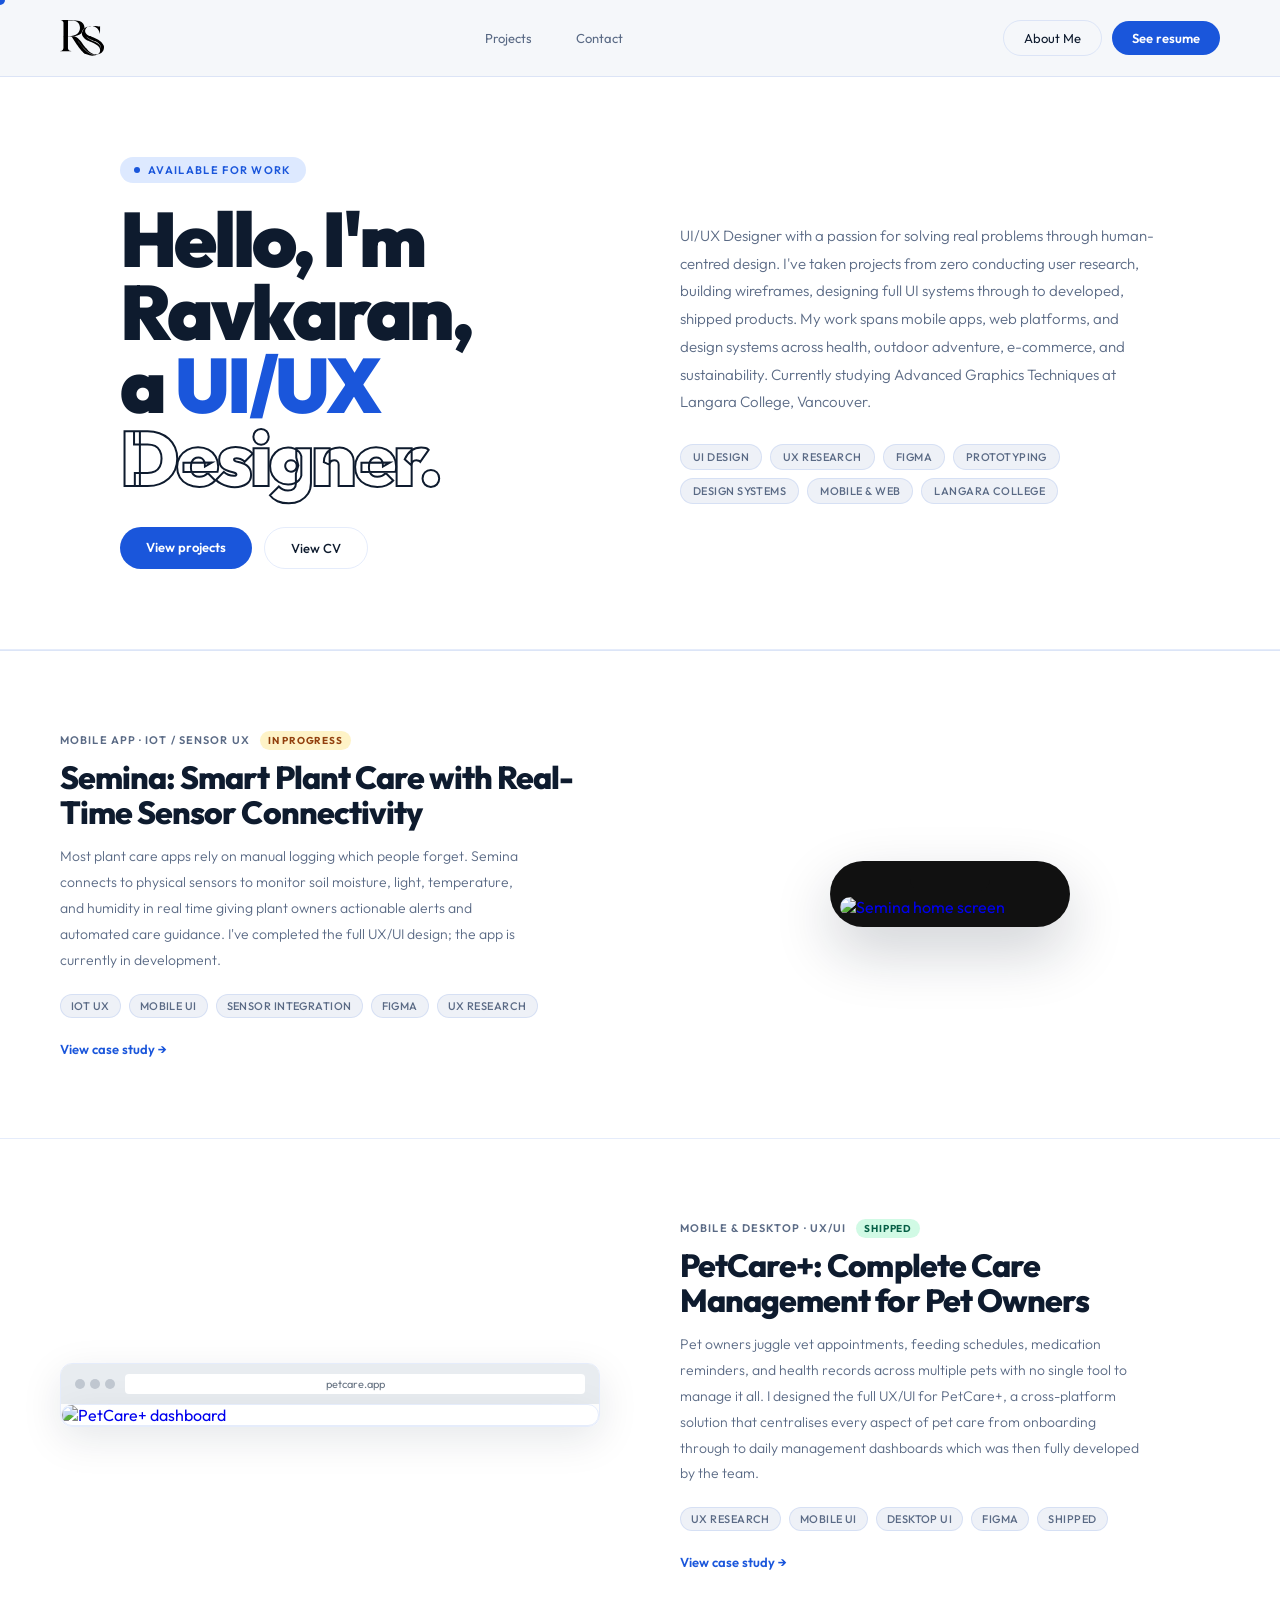
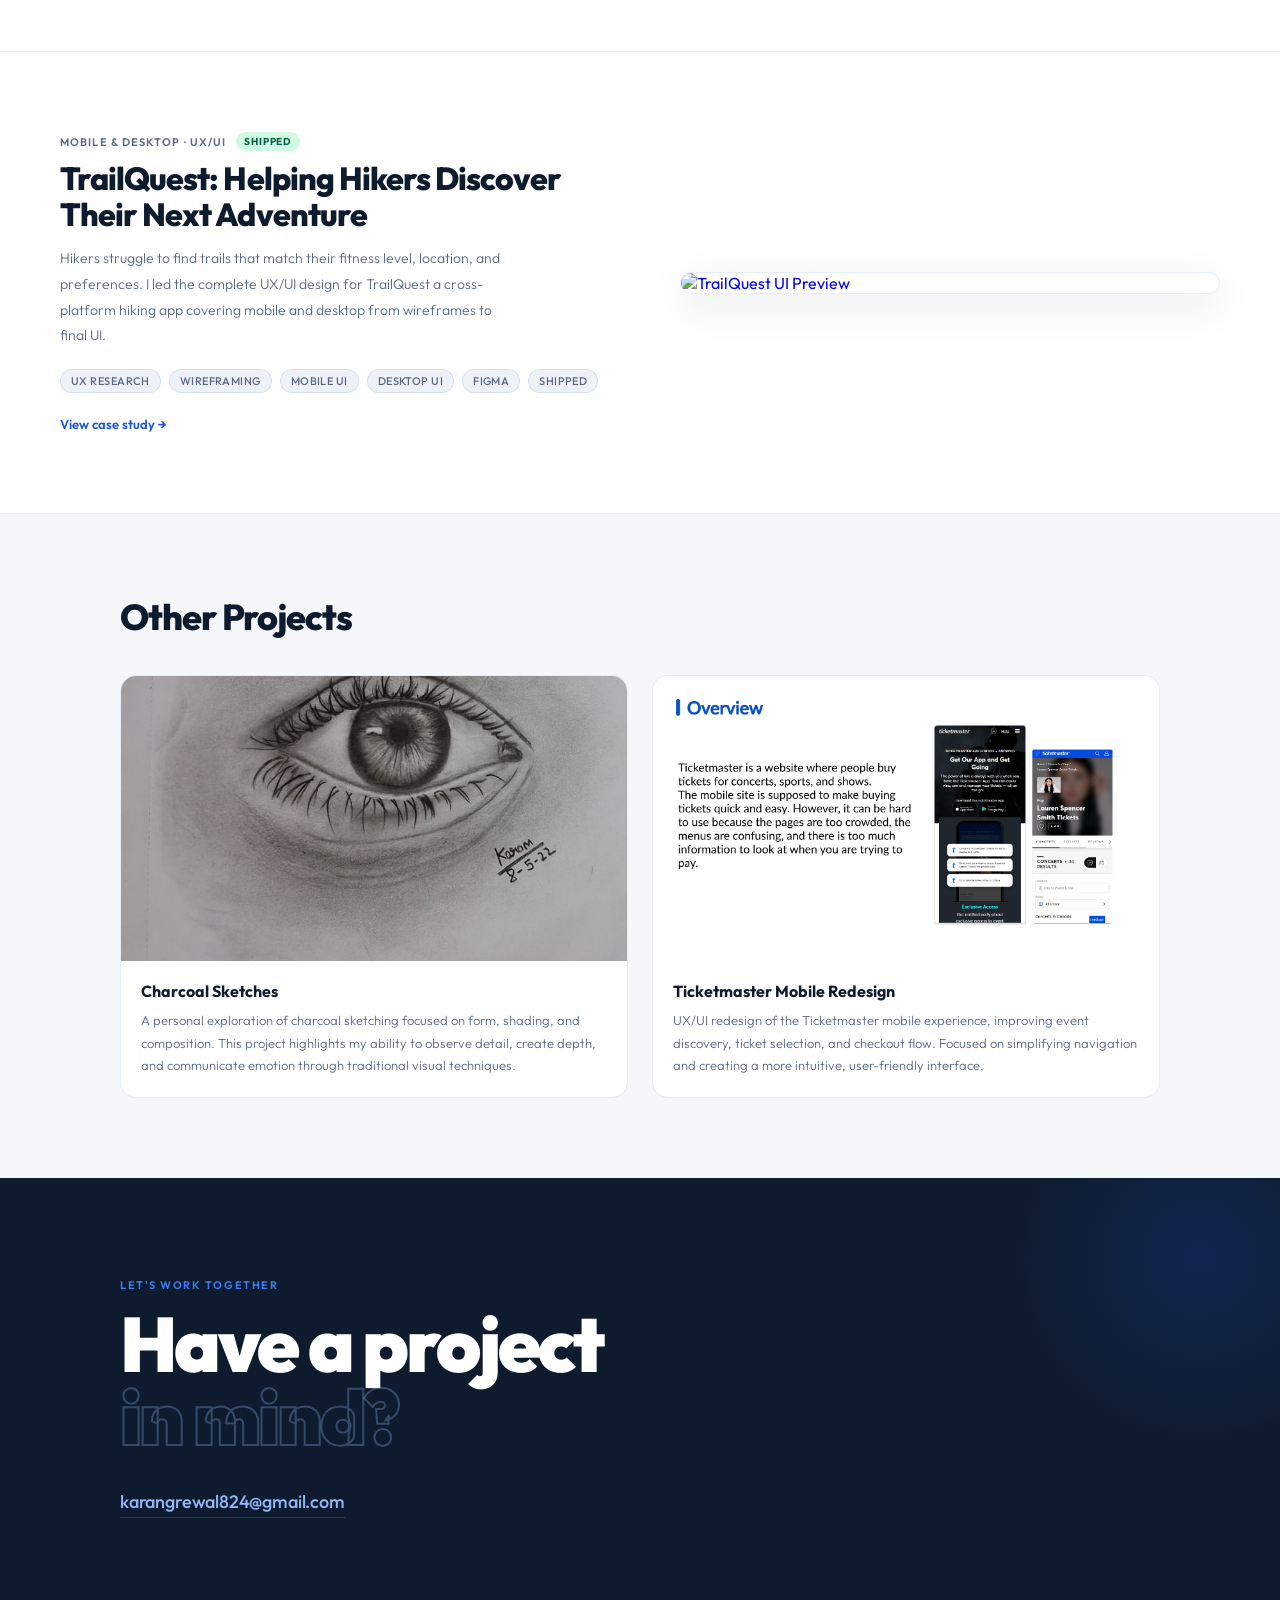
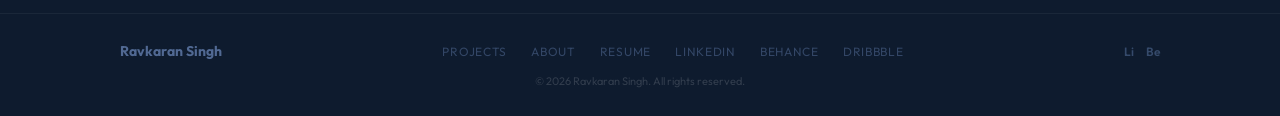
==== index.html @ 57a3a849 "Update index.html" ====
<!DOCTYPE html>
<html lang="en">
<head>
<meta charset="UTF-8" />
<meta name="viewport" content="width=device-width, initial-scale=1.0" />
<title>Ravkaran Singh — UI/UX Designer</title>
<link href="https://fonts.googleapis.com/css2?family=Outfit:wght@300;400;500;600;700;800;900&family=Figtree:ital,wght@0,300;0,400;0,500;1,300;1,400&display=swap" rel="stylesheet" />
<link rel="stylesheet" href="style.css">
</head>
<body class="page-index">
<div class="cursor" id="cursor"></div>

<nav>
  <div class="logo">
    <img src="images/logo.svg" alt="Ravkaran Logo">
  </div>
  <div class="nav-center">
    <a href="#work">Projects</a>
    <a href="about.html">Contact</a>
  </div>
  <div class="nav-right">
    <a href="about.html" class="nav-contact">About Me</a>
    <a href="Ravkaran_Singh_Resume.pdf" class="nav-resume">See resume</a>
  </div>
</nav>

<section style="background:var(--p-white);border-bottom:1px solid var(--p-border);">
  <div class="hero fade-up">
    <div class="hero-left">
      <div class="hero-tag">Available for work</div>
      <h1>Hello, I'm<br>Ravkaran,<br>a <span class="ac">UI/UX</span><br><span class="outline">Designer.</span></h1>
      <div class="hero-ctas">
        <a href="#work" class="btn-primary">View projects</a>
        <a href="Ravkaran_Singh_Resume.pdf" class="btn-secondary">View CV</a>
      </div>
    </div>
    <div class="hero-right">
      <p class="hero-bio">UI/UX Designer with a passion for solving real problems through human-centred design. I've taken projects from zero conducting user research, building wireframes, designing full UI systems through to developed, shipped products. My work spans mobile apps, web platforms, and design systems across health, outdoor adventure, e-commerce, and sustainability. Currently studying Advanced Graphics Techniques at Langara College, Vancouver.</p>
      <div class="hero-chips">
        <span class="chip">UI Design</span>
        <span class="chip">UX Research</span>
        <span class="chip">Figma</span>
        <span class="chip">Prototyping</span>
        <span class="chip">Design Systems</span>
        <span class="chip">Mobile &amp; Web</span>
        <span class="chip">Langara College</span>
      </div>
    </div>
  </div>
</section>

<!-- WORK -->
<div id="work">

<!-- 03 Semina -->
<a href="project-semina.html" class="case-study fade-up">
  <div class="case-text">
    <div class="case-category">Mobile App · IoT / Sensor UX <span class="case-badge badge-wip">In Progress</span></div>
    <h2 class="case-title">Semina: Smart Plant Care with Real-Time Sensor Connectivity</h2>
    <p class="case-desc">Most plant care apps rely on manual logging which people forget. Semina connects to physical sensors to monitor soil moisture, light, temperature, and humidity in real time giving plant owners actionable alerts and automated care guidance. I've completed the full UX/UI design; the app is currently in development.</p>
    <div class="case-tags">
      <span class="case-tag">IoT UX</span>
      <span class="case-tag">Mobile UI</span>
      <span class="case-tag">Sensor Integration</span>
      <span class="case-tag">Figma</span>
      <span class="case-tag">UX Research</span>
    </div>
    <span class="case-link">View case study →</span>
  </div>
  <div class="case-visual">
    <div class="phone-mockup">
      <div class="phone-notch"></div>
      <img src="images/Home Page.png" alt="Semina home screen" />
    </div>
  </div>
</a>

<!-- 02 PetCare+ -->
<a href="project-petcare.html" class="case-study reverse fade-up">
  <div class="case-text">
    <div class="case-category">Mobile &amp; Desktop · UX/UI <span class="case-badge badge-live">Shipped</span></div>
    <h2 class="case-title">PetCare+: Complete Care Management for Pet Owners</h2>
    <p class="case-desc">Pet owners juggle vet appointments, feeding schedules, medication reminders, and health records across multiple pets with no single tool to manage it all. I designed the full UX/UI for PetCare+, a cross-platform solution that centralises every aspect of pet care from onboarding through to daily management dashboards which was then fully developed by the team.</p>
    <div class="case-tags">
      <span class="case-tag">UX Research</span>
      <span class="case-tag">Mobile UI</span>
      <span class="case-tag">Desktop UI</span>
      <span class="case-tag">Figma</span>
      <span class="case-tag">Shipped</span>
    </div>
    <span class="case-link">View case study →</span>
  </div>
  <div class="case-visual">
    <div class="browser-mockup">
      <div class="browser-bar">
        <div class="browser-dots"><span></span><span></span><span></span></div>
        <div class="browser-url">petcare.app</div>
      </div>
      <img src="images/dashboard.png" alt="PetCare+ dashboard" />
    </div>
  </div>
</a>

<!-- 01 TrailQuest -->
<a href="project-trailquest.html" class="case-study fade-up">
  <div class="case-text">
    <div class="case-category">Mobile &amp; Desktop · UX/UI <span class="case-badge badge-live">Shipped</span></div>
    <h2 class="case-title">TrailQuest: Helping Hikers Discover Their Next Adventure</h2>
    <p class="case-desc">Hikers struggle to find trails that match their fitness level, location, and preferences. I led the complete UX/UI design for TrailQuest a cross-platform hiking app covering mobile and desktop from wireframes to final UI.</p>
    <div class="case-tags">
      <span class="case-tag">UX Research</span>
      <span class="case-tag">Wireframing</span>
      <span class="case-tag">Mobile UI</span>
      <span class="case-tag">Desktop UI</span>
      <span class="case-tag">Figma</span>
      <span class="case-tag">Shipped</span>
    </div>
    <span class="case-link">View case study →</span>
  </div>
  <div class="case-visual">
    <img src="image/trailquest2.png" alt="TrailQuest UI Preview">
  </div>
</a>

</div>

<div class="other-projects fade-up">
  <h2 class="other-title">Other Projects</h2>
  <div class="other-grid">
    <a href="charcoal.html" class="other-card">
      <div class="other-thumb">
        <img src="images/image1.jpeg" alt="Charcoal Sketches" />
      </div>
      <div class="other-body">
        <div class="other-card-title">Charcoal Sketches</div>
        <p class="other-card-desc">A personal exploration of charcoal sketching focused on form, shading, and composition. This project highlights my ability to observe detail, create depth, and communicate emotion through traditional visual techniques.</p>
      </div>
    </a>
    <a href="other projects/ticketmaster.html" class="other-card">
      <div class="other-thumb">
        <img src="images/mainpage.png" alt="Ticketmaster Redesign" />
      </div>
      <div class="other-body">
        <div class="other-card-title">Ticketmaster Mobile Redesign</div>
        <p class="other-card-desc">UX/UI redesign of the Ticketmaster mobile experience, improving event discovery, ticket selection, and checkout flow. Focused on simplifying navigation and creating a more intuitive, user-friendly interface.</p>
      </div>
    </a>
  </div>
</div>

<section class="contact-section" id="contact">
  <div class="contact-glow"></div>
  <div class="contact-inner">
    <div class="contact-label">Let's work together</div>
    <h2 class="contact-headline">Have a project<br><span class="outline">in mind?</span></h2>
    <a href="mailto:karangrewal824@gmail.com" class="contact-email">karangrewal824@gmail.com</a>
  </div>
</section>

<footer>
  <div class="footer-inner">
    <span class="footer-name">Ravkaran Singh</span>
    <div class="footer-links">
      <a href="#work">Projects</a>
      <a href="about.html">About</a>
      <a href="images/Ravkaran_Singh_Resume.pdf">Resume</a>
      <a href="https://linkedin.com/in/ravkaran-singh" target="_blank">LinkedIn</a>
      <a href="https://behance.net/ravkaran-singh" target="_blank">Behance</a>
      <a href="https://dribbble.com/ravkaran-singh" target="_blank">Dribbble</a>
    </div>
    <div class="footer-socials">
      <a href="https://linkedin.com/in/ravkaran-singh" title="LinkedIn">Li</a>
      <a href="https://behance.net/ravkaran-singh" title="Behance">Be</a>
    </div>
  </div>
  <p class="footer-copy">© 2026 Ravkaran Singh. All rights reserved.</p>
</footer>

<script>
const cursor = document.getElementById('cursor');
document.addEventListener('mousemove', e => { cursor.style.left=e.clientX+'px'; cursor.style.top=e.clientY+'px'; });
document.querySelectorAll('a,button').forEach(el => {
  el.addEventListener('mouseenter', () => cursor.classList.add('grow'));
  el.addEventListener('mouseleave', () => cursor.classList.remove('grow'));
});
const obs = new IntersectionObserver(entries => {
  entries.forEach(e => { if(e.isIntersecting) e.target.classList.add('visible'); });
}, {threshold:0.1});
document.querySelectorAll('.fade-up').forEach(el => obs.observe(el));
setTimeout(() => document.querySelector('.hero').classList.add('visible'), 100);
</script>
</body>
</html>
---- style.css ----
/* ============================================================
   RAVKARAN SINGH — PORTFOLIO
   Single unified stylesheet for all pages
   ============================================================ */

*, *::before, *::after { margin: 0; padding: 0; box-sizing: border-box; }

/* ── SHARED DESIGN TOKENS ── */
:root {
  /* Portfolio / index / about (blue-based) */
  --p-bg:          #f5f7fa;
  --p-bg-alt:      #eef1f7;
  --p-dark:        #0e1b2e;
  --p-blue:        #1a56db;
  --p-blue-soft:   #3b7ef8;
  --p-blue-pale:   #93b8f8;
  --p-blue-light:  #dde9ff;
  --p-white:       #ffffff;
  --p-black:       #0e1b2e;
  --p-muted:       #5a6a85;
  --p-border:      rgba(26,86,219,0.11);

  /* TrailQuest / shared green case study */
  --tq-bg:         #f2f6f2;
  --tq-bg-alt:     #e8f0e8;
  --tq-dark:       #0f2415;
  --tq-green:      #2d6a3f;
  --tq-green-soft: #4a9160;
  --tq-green-pale: #b8d9c0;
  --tq-green-light:#d8edd8;
  --tq-white:      #ffffff;
  --tq-black:      #0d1f10;
  --tq-muted:      #5a7a62;
  --tq-border:     rgba(45,106,63,0.13);

  /* Semina green */
  --s-bg:          #f4f8f2;
  --s-bg-alt:      #e8f2e4;
  --s-dark:        #0e1f0e;
  --s-green:       #266427;
  --s-green-soft:  #3d8c3e;
  --s-green-pale:  #a8d4a8;
  --s-green-light: #d4ead4;
  --s-muted:       #4a6e4a;
  --s-border:      rgba(38,100,39,0.13);

  /* PetCare+ teal */
  --pc-bg:         #f0f7f7;
  --pc-bg-alt:     #e2f0f0;
  --pc-dark:       #0d2b2b;
  --pc-teal:       #1e7a7a;
  --pc-teal-soft:  #3a9e9e;
  --pc-teal-pale:  #a8d8d8;
  --pc-teal-light: #d4eeee;
  --pc-muted:      #4a7070;
  --pc-border:     rgba(30,122,122,0.13);

  /* Charcoal ink */
  --ch-bg:         #f5f3f0;
  --ch-bg-alt:     #ece8e2;
  --ch-dark:       #111110;
  --ch-ink:        #2a2520;
  --ch-ink-soft:   #4a403a;
  --ch-ink-pale:   #c8b8a8;
  --ch-ink-light:  #e4dcd4;
  --ch-muted:      #6a5a50;
  --ch-border:     rgba(42,37,32,0.13);

  /* Ticketmaster blue-dark */
  --tm-bg:         #f4f4f8;
  --tm-bg-alt:     #eaeaf2;
  --tm-dark:       #06061a;
  --tm-blue:       #1a56db;
  --tm-blue-soft:  #3b6ef0;
  --tm-blue-pale:  #a8b8e8;
  --tm-blue-light: #d4dcf4;
  --tm-muted:      #4a4a70;
  --tm-border:     rgba(26,30,80,0.12);
}

html { scroll-behavior: smooth; }

/* ── CUSTOM CURSOR (shared) ── */
.cursor {
  width: 10px; height: 10px;
  border-radius: 50%;
  position: fixed; top: 0; left: 0;
  pointer-events: none; z-index: 9999;
  transform: translate(-50%,-50%);
  transition: width .2s, height .2s, background .2s;
}
.cursor.grow { width: 34px; height: 34px; }

/* ── FADE UP ANIMATION (shared) ── */
.fade-up {
  opacity: 0; transform: translateY(22px);
  transition: opacity .6s ease, transform .6s ease;
}
.fade-up.visible { opacity: 1; transform: translateY(0); }


/* ================================================================
   INDEX / HOME PAGE
   ================================================================ */
body.page-index {
  font-family: 'Outfit', sans-serif;
  background: var(--p-bg);
  color: var(--p-black);
  overflow-x: hidden;
  cursor: none;
}
body.page-index .cursor { background: var(--p-blue); }
body.page-index .cursor.grow { background: rgba(26,86,219,.12); }

body.page-index nav {
  position: sticky; top: 0; z-index: 100;
  display: flex; align-items: center; justify-content: space-between;
  padding: 20px 60px;
  background: rgba(245,247,250,.95);
  backdrop-filter: blur(14px);
  border-bottom: 1px solid var(--p-border);
}
body.page-index .logo {
  display: flex; align-items: center; text-decoration: none;
}
body.page-index .logo img { height: 36px; width: auto; display: block; }
body.page-index .nav-center {
  display: flex; gap: 4px; align-items: center;
}
body.page-index .nav-center a,
body.page-index .nav-right a {
  font-size: 13px; font-weight: 400; text-decoration: none;
  padding: 9px 20px; border-radius: 100px;
  color: var(--p-muted); transition: color .2s;
}
body.page-index .nav-center a:hover,
body.page-index .nav-right a:hover { color: var(--p-blue); }
body.page-index .nav-right { display: flex; gap: 10px; align-items: center; }
body.page-index .nav-contact {
  border: 1.5px solid var(--p-border);
  color: var(--p-black) !important;
}
body.page-index .nav-contact:hover { border-color: var(--p-blue) !important; color: var(--p-blue) !important; }
body.page-index .nav-resume {
  background: var(--p-blue); color: var(--p-white) !important;
  font-weight: 600 !important;
}
body.page-index .nav-resume:hover { background: var(--p-blue-soft); }

/* Hero */
body.page-index .hero {
  max-width: 1160px; margin: 0 auto;
  padding: 80px 60px;
  display: grid; grid-template-columns: 1fr 1fr;
  gap: 80px; align-items: center;
}
body.page-index .hero-tag {
  display: inline-flex; align-items: center; gap: 8px;
  font-size: 11px; font-weight: 600; letter-spacing: .12em; text-transform: uppercase;
  color: var(--p-blue); background: var(--p-blue-light);
  padding: 6px 14px; border-radius: 100px; margin-bottom: 20px;
}
body.page-index .hero-tag::before {
  content: ''; width: 6px; height: 6px; border-radius: 50%;
  background: var(--p-blue); animation: blink 2s ease-in-out infinite;
}
@keyframes blink { 0%,100%{opacity:1;} 50%{opacity:.2;} }

body.page-index h1 {
  font-family: 'Outfit', sans-serif; font-weight: 900;
  font-size: clamp(48px, 6vw, 84px);
  line-height: .95; letter-spacing: -.04em;
  color: var(--p-black); margin-bottom: 32px;
}
body.page-index h1 .ac { color: var(--p-blue); }
body.page-index h1 .outline {
  -webkit-text-stroke: 2px var(--p-black); color: transparent;
}
body.page-index .hero-ctas { display: flex; gap: 12px; }
body.page-index .btn-primary {
  display: inline-block; font-size: 13px; font-weight: 600;
  text-decoration: none; padding: 12px 26px; border-radius: 100px;
  background: var(--p-blue); color: var(--p-white); transition: all .2s;
}
body.page-index .btn-primary:hover { background: var(--p-blue-soft); transform: translateY(-2px); }
body.page-index .btn-secondary {
  display: inline-block; font-size: 13px; font-weight: 500;
  text-decoration: none; padding: 12px 26px; border-radius: 100px;
  border: 1.5px solid var(--p-border); color: var(--p-black); transition: all .2s;
}
body.page-index .btn-secondary:hover { border-color: var(--p-blue); color: var(--p-blue); }

body.page-index .hero-bio {
  font-size: 15px; font-weight: 300; line-height: 1.85;
  color: var(--p-muted); margin-bottom: 28px;
}
body.page-index .hero-chips { display: flex; flex-wrap: wrap; gap: 8px; }
body.page-index .chip {
  font-size: 11px; font-weight: 500; letter-spacing: .04em; text-transform: uppercase;
  padding: 5px 12px; border-radius: 100px;
  background: var(--p-bg-alt); border: 1px solid var(--p-border); color: var(--p-muted);
}

/* Work / Case Studies */
body.page-index #work { border-top: 1px solid var(--p-border); }
body.page-index .case-study {
  display: grid; grid-template-columns: 1fr 1fr;
  gap: 80px; align-items: center;
  padding: 80px 60px;
  border-bottom: 1px solid var(--p-border);
  text-decoration: none;
  background: var(--p-white);
  transition: background .2s;
}
body.page-index .case-study:hover { background: var(--p-bg); }
body.page-index .case-study.reverse { direction: rtl; }
body.page-index .case-study.reverse > * { direction: ltr; }

body.page-index .case-category {
  font-size: 11px; font-weight: 600; letter-spacing: .1em; text-transform: uppercase;
  color: var(--p-muted); margin-bottom: 10px;
  display: flex; align-items: center; gap: 10px;
}
body.page-index .case-badge {
  display: inline-block; font-size: 10px; font-weight: 700;
  letter-spacing: .08em; text-transform: uppercase;
  padding: 3px 8px; border-radius: 100px;
}
body.page-index .badge-live { background: #d1fae5; color: #065f46; }
body.page-index .badge-wip  { background: #fef3c7; color: #92400e; }

body.page-index .case-title {
  font-family: 'Outfit', sans-serif; font-weight: 800;
  font-size: clamp(22px, 2.5vw, 34px); letter-spacing: -.03em; line-height: 1.1;
  color: var(--p-black); margin-bottom: 14px;
}
body.page-index .case-desc {
  font-size: 14px; font-weight: 300; line-height: 1.85;
  color: var(--p-muted); margin-bottom: 20px; max-width: 460px;
}
body.page-index .case-tags { display: flex; flex-wrap: wrap; gap: 8px; margin-bottom: 20px; }
body.page-index .case-tag {
  font-size: 11px; font-weight: 500; letter-spacing: .04em; text-transform: uppercase;
  padding: 4px 10px; border-radius: 100px;
  background: var(--p-bg-alt); border: 1px solid var(--p-border); color: var(--p-muted);
}
body.page-index .case-link {
  font-size: 13px; font-weight: 600; color: var(--p-blue);
}

body.page-index .case-visual img {
  width: 100%; height: auto; display: block;
  border-radius: 12px;
  box-shadow: 0 12px 40px rgba(14,27,46,.1);
  border: 1px solid var(--p-border);
}

/* Phone mockup */
body.page-index .phone-mockup {
  position: relative; width: 240px; margin: 0 auto;
  background: #111; border-radius: 36px; padding: 10px;
  box-shadow: 0 24px 60px rgba(14,27,46,.2);
}
body.page-index .phone-notch {
  width: 80px; height: 20px; background: #111;
  border-radius: 0 0 12px 12px; margin: 0 auto 6px;
}
body.page-index .phone-mockup img {
  width: 100%; border-radius: 28px;
  display: block; box-shadow: none; border: none;
}

/* Browser mockup */
body.page-index .browser-mockup {
  border-radius: 12px; overflow: hidden;
  border: 1px solid var(--p-border);
  box-shadow: 0 12px 40px rgba(14,27,46,.1);
}
body.page-index .browser-bar {
  background: #e8ecf0; padding: 10px 14px;
  display: flex; align-items: center; gap: 10px;
}
body.page-index .browser-dots { display: flex; gap: 5px; }
body.page-index .browser-dots span {
  width: 10px; height: 10px; border-radius: 50%;
  background: #c0c7d0;
}
body.page-index .browser-url {
  font-size: 11px; color: #6a7685;
  background: #fff; padding: 3px 12px; border-radius: 4px; flex: 1; text-align: center;
}
body.page-index .browser-mockup img { display: block; width: 100%; }

/* Other Projects */
body.page-index .other-projects {
  max-width: 1160px; margin: 0 auto; padding: 80px 60px;
}
body.page-index .other-title {
  font-family: 'Outfit', sans-serif; font-weight: 800;
  font-size: clamp(24px, 3vw, 36px); letter-spacing: -.03em;
  color: var(--p-black); margin-bottom: 36px;
}
body.page-index .other-grid {
  display: grid; grid-template-columns: 1fr 1fr; gap: 24px;
}
body.page-index .other-card {
  text-decoration: none; border-radius: 16px; overflow: hidden;
  border: 1px solid var(--p-border); background: var(--p-white);
  transition: transform .2s, box-shadow .2s;
}
body.page-index .other-card:hover { transform: translateY(-4px); box-shadow: 0 12px 40px rgba(14,27,46,.08); }
body.page-index .other-thumb { overflow: hidden; aspect-ratio: 16/9; }
body.page-index .other-thumb img { width: 100%; height: 100%; object-fit: cover; transition: transform .3s; display: block; }
body.page-index .other-card:hover .other-thumb img { transform: scale(1.04); }
body.page-index .other-body { padding: 20px; }
body.page-index .other-card-title {
  font-family: 'Outfit', sans-serif; font-weight: 700; font-size: 16px;
  color: var(--p-black); margin-bottom: 8px;
}
body.page-index .other-card-desc {
  font-size: 13px; font-weight: 300; line-height: 1.75; color: var(--p-muted);
}

/* Contact section */
body.page-index .contact-section {
  background: var(--p-dark);
  padding: 100px 60px; position: relative; overflow: hidden;
}
body.page-index .contact-glow {
  position: absolute; top: -120px; right: -120px;
  width: 400px; height: 400px; border-radius: 50%;
  background: radial-gradient(circle, rgba(26,86,219,.2) 0%, transparent 65%);
  pointer-events: none;
}
body.page-index .contact-inner { max-width: 1040px; margin: 0 auto; position: relative; z-index: 1; }
body.page-index .contact-label {
  font-size: 11px; font-weight: 600; letter-spacing: .14em; text-transform: uppercase;
  color: var(--p-blue-soft); margin-bottom: 16px;
}
body.page-index .contact-headline {
  font-family: 'Outfit', sans-serif; font-weight: 900;
  font-size: clamp(36px, 6vw, 80px); line-height: .95; letter-spacing: -.04em;
  color: var(--p-white); margin-bottom: 36px;
}
body.page-index .contact-headline .outline {
  -webkit-text-stroke: 2px rgba(147,184,248,.3); color: transparent;
}
body.page-index .contact-email {
  font-family: 'Outfit', sans-serif; font-size: 18px; font-weight: 500;
  color: var(--p-blue-pale); text-decoration: none; letter-spacing: -.01em;
  border-bottom: 1px solid rgba(147,184,248,.2); padding-bottom: 4px;
  transition: color .2s, border-color .2s;
}
body.page-index .contact-email:hover { color: var(--p-white); border-color: var(--p-white); }

/* Footer */
body.page-index footer {
  background: var(--p-dark); border-top: 1px solid rgba(255,255,255,.05);
  padding: 28px 60px;
}
body.page-index .footer-inner {
  display: flex; align-items: center; justify-content: space-between;
  max-width: 1040px; margin: 0 auto;
}
body.page-index .footer-name {
  font-family: 'Outfit', sans-serif; font-size: 14px; font-weight: 700;
  color: rgba(147,184,248,.5);
}
body.page-index .footer-links { display: flex; gap: 24px; }
body.page-index .footer-links a {
  font-size: 12px; letter-spacing: .06em; text-transform: uppercase;
  color: rgba(147,184,248,.28); text-decoration: none; transition: color .2s;
}
body.page-index .footer-links a:hover { color: var(--p-blue-soft); }
body.page-index .footer-socials { display: flex; gap: 12px; }
body.page-index .footer-socials a {
  font-size: 12px; font-weight: 600; color: rgba(147,184,248,.3);
  text-decoration: none; transition: color .2s;
}
body.page-index .footer-socials a:hover { color: var(--p-blue-soft); }
body.page-index .footer-copy {
  font-size: 11px; color: rgba(255,255,255,.15);
  margin-top: 14px; text-align: center;
}

@media (max-width: 860px) {
  body.page-index nav { padding: 18px 24px; }
  body.page-index .hero { grid-template-columns: 1fr; gap: 40px; padding: 52px 24px; }
  body.page-index .case-study { grid-template-columns: 1fr; gap: 32px; padding: 52px 24px; }
  body.page-index .case-study.reverse { direction: ltr; }
  body.page-index .other-projects { padding: 52px 24px; }
  body.page-index .other-grid { grid-template-columns: 1fr; }
  body.page-index .contact-section { padding: 60px 24px; }
  body.page-index footer { padding: 24px; }
  body.page-index .footer-inner { flex-direction: column; gap: 20px; text-align: center; }
}


/* ================================================================
   ABOUT PAGE
   ================================================================ */
body.page-about {
  font-family: 'Outfit', sans-serif;
  background: var(--p-bg);
  color: var(--p-black);
  overflow-x: hidden;
  cursor: none;
}
body.page-about .cursor { background: var(--p-blue); }
body.page-about .cursor.grow { background: rgba(26,86,219,.12); }

body.page-about nav {
  position: sticky; top: 0; z-index: 100;
  display: flex; align-items: center; justify-content: space-between;
  padding: 20px 60px;
  background: rgba(245,247,250,.95);
  backdrop-filter: blur(14px);
  border-bottom: 1px solid var(--p-border);
}
body.page-about .logo {
  font-family: 'Outfit', sans-serif;
  font-weight: 800; font-size: 17px; color: var(--p-black);
  text-decoration: none; letter-spacing: -.3px;
}
body.page-about .logo span { color: var(--p-blue); }
body.page-about .nav-right { display: flex; gap: 10px; align-items: center; }
body.page-about .nav-right a {
  font-size: 13px; font-weight: 400; text-decoration: none;
  padding: 9px 20px; border-radius: 100px;
  color: var(--p-muted); transition: color .2s;
}
body.page-about .nav-right a:hover { color: var(--p-blue); }
body.page-about .nav-back {
  border: 1.5px solid var(--p-border);
  color: var(--p-black) !important; font-weight: 500 !important;
}
body.page-about .nav-back:hover { border-color: var(--p-blue) !important; color: var(--p-blue) !important; }

body.page-about .about-hero {
  background: var(--p-dark); padding: 80px 60px 72px;
  position: relative; overflow: hidden;
}
body.page-about .about-glow {
  position: absolute; top: -140px; right: -140px;
  width: 480px; height: 480px; border-radius: 50%;
  background: radial-gradient(circle, rgba(26,86,219,.22) 0%, transparent 65%);
  pointer-events: none;
}
body.page-about .about-glow2 {
  position: absolute; bottom: -80px; left: -80px;
  width: 320px; height: 320px; border-radius: 50%;
  background: radial-gradient(circle, rgba(59,126,248,.1) 0%, transparent 65%);
  pointer-events: none;
}
body.page-about .about-hero-inner {
  max-width: 1040px; margin: 0 auto;
  display: grid; grid-template-columns: 1fr 340px;
  gap: 80px; align-items: center; position: relative; z-index: 1;
}
body.page-about .about-label {
  font-size: 11px; font-weight: 600; letter-spacing: .14em; text-transform: uppercase;
  color: var(--p-blue-soft); margin-bottom: 16px;
}
body.page-about .about-hero h1 {
  font-family: 'Outfit', sans-serif; font-weight: 900;
  font-size: clamp(42px, 6vw, 80px);
  line-height: .95; letter-spacing: -.04em;
  color: var(--p-white); margin-bottom: 28px;
}
body.page-about .about-hero h1 .outline {
  -webkit-text-stroke: 2px rgba(147,184,248,.35); color: transparent;
}
body.page-about .about-hero-bio {
  font-size: 16px; font-weight: 300; line-height: 1.85;
  color: rgba(147,184,248,.65); max-width: 520px;
}
body.page-about .about-photo-wrap {
  width: 100%; aspect-ratio: 3/4; border-radius: 20px; overflow: hidden;
  box-shadow: 0 24px 64px rgba(0,0,0,.35);
  display: flex; align-items: center; justify-content: center; flex-direction: column; gap: 12px;
}
body.page-about .about-photo-wrap img { width: 100%; height: 100%; object-fit: cover; object-position: top; display: block; }
body.page-about .photo-placeholder { font-size: 48px; opacity: .4; }
body.page-about .photo-placeholder-text { font-size: 11px; letter-spacing: .1em; text-transform: uppercase; }

body.page-about .about-body { max-width: 1040px; margin: 0 auto; padding: 80px 60px; }

body.page-about .sec-label {
  font-size: 11px; font-weight: 600; letter-spacing: .14em; text-transform: uppercase;
  color: var(--p-blue); margin-bottom: 10px;
}
body.page-about .sec-title {
  font-family: 'Outfit', sans-serif; font-weight: 800;
  font-size: clamp(24px, 3vw, 36px); letter-spacing: -.03em; line-height: 1.1;
  color: var(--p-black); margin-bottom: 18px;
}
body.page-about .sec-body {
  font-size: 15px; font-weight: 300; line-height: 1.9;
  color: var(--p-muted); max-width: 680px;
}
body.page-about .sec-body + .sec-body { margin-top: 14px; }
body.page-about hr.div { border: none; border-top: 1px solid var(--p-border); margin: 60px 0; }

body.page-about .edu-grid { display: grid; grid-template-columns: 1fr 1fr; gap: 20px; margin-top: 32px; }
body.page-about .edu-card { border: 1px solid var(--p-border); border-radius: 16px; padding: 28px 28px 24px; }
body.page-about .edu-badge {
  display: inline-block; font-size: 10px; font-weight: 600;
  letter-spacing: .1em; text-transform: uppercase;
  padding: 4px 10px; border-radius: 100px;
  background: var(--p-blue-light); color: var(--p-blue); margin-bottom: 14px;
}
body.page-about .edu-school {
  font-family: 'Outfit', sans-serif; font-weight: 800; font-size: 17px;
  color: var(--p-black); margin-bottom: 4px; letter-spacing: -.02em;
}
body.page-about .edu-degree { font-size: 13px; font-weight: 400; color: var(--p-muted); margin-bottom: 12px; }
body.page-about .edu-year { font-size: 12px; font-weight: 600; color: var(--p-blue-soft); letter-spacing: .06em; }

body.page-about .tools-grid {
  display: grid; grid-template-columns: repeat(4,1fr); gap: 28px 20px; margin-top: 32px;
}
body.page-about .tool-card {
  display: flex; flex-direction: column; align-items: flex-start;
  gap: 8px; text-decoration: none; color: inherit; transition: opacity .2s;
}
body.page-about .tool-card:hover { opacity: .65; }
body.page-about .tool-card img { width: 36px; height: 36px; display: block; object-fit: contain; }
body.page-about .tool-name { font-family: 'Outfit', sans-serif; font-weight: 700; font-size: 13px; color: var(--p-black); margin: 0; line-height: 1.2; }
body.page-about .tool-desc { font-size: 11px; font-weight: 300; color: var(--p-muted); line-height: 1.5; margin: 0; }

body.page-about .projects-snap { display: grid; grid-template-columns: repeat(3,1fr); gap: 16px; margin-top: 32px; }
body.page-about .snap-card {
  background: var(--p-dark); border-radius: 14px; padding: 24px;
  text-decoration: none; transition: transform .2s;
  border: 1px solid rgba(255,255,255,.05);
}
body.page-about .snap-card:hover { transform: translateY(-4px); }
body.page-about .snap-tag { font-size: 10px; font-weight: 600; letter-spacing: .1em; text-transform: uppercase; color: var(--p-blue-soft); margin-bottom: 10px; }
body.page-about .snap-name { font-family: 'Outfit', sans-serif; font-weight: 800; font-size: 18px; color: var(--p-white); letter-spacing: -.02em; margin-bottom: 8px; }
body.page-about .snap-desc { font-size: 12px; font-weight: 300; line-height: 1.6; color: rgba(147,184,248,.45); }

body.page-about .connect-section {
  background: var(--p-dark); padding: 80px 60px; position: relative; overflow: hidden;
}
body.page-about .connect-glow {
  position: absolute; top: -120px; right: -120px;
  width: 400px; height: 400px; border-radius: 50%;
  background: radial-gradient(circle, rgba(26,86,219,.2) 0%, transparent 65%);
  pointer-events: none;
}
body.page-about .connect-inner { max-width: 1040px; margin: 0 auto; position: relative; z-index: 1; }
body.page-about .connect-label { font-size: 11px; font-weight: 600; letter-spacing: .14em; text-transform: uppercase; color: var(--p-blue-soft); margin-bottom: 16px; }
body.page-about .connect-headline {
  font-family: 'Outfit', sans-serif; font-weight: 900;
  font-size: clamp(32px, 5vw, 64px); line-height: .95; letter-spacing: -.04em;
  color: var(--p-white); margin-bottom: 48px;
}
body.page-about .connect-headline .outline { -webkit-text-stroke: 2px rgba(147,184,248,.3); color: transparent; }
body.page-about .connect-links { display: flex; gap: 16px; flex-wrap: wrap; align-items: center; }
body.page-about .connect-btn {
  display: inline-flex; align-items: center; gap: 8px;
  font-size: 14px; font-weight: 600; text-decoration: none;
  padding: 14px 28px; border-radius: 100px; transition: all .2s;
}
body.page-about .connect-btn-primary { background: var(--p-blue); color: var(--p-white); }
body.page-about .connect-btn-primary:hover { background: var(--p-blue-soft); transform: translateY(-2px); }
body.page-about .connect-btn-secondary { background: transparent; color: rgba(147,184,248,.7); border: 1.5px solid rgba(147,184,248,.2); }
body.page-about .connect-btn-secondary:hover { border-color: var(--p-blue-soft); color: var(--p-blue-soft); }

body.page-about footer { background: var(--p-dark); border-top: 1px solid rgba(255,255,255,.05); padding: 28px 60px; }
body.page-about .ft-inner { display: flex; align-items: center; justify-content: space-between; max-width: 1040px; margin: 0 auto; }
body.page-about .ft-name { font-family: 'Outfit', sans-serif; font-size: 14px; font-weight: 700; color: rgba(147,184,248,.5); }
body.page-about .ft-links { display: flex; gap: 24px; }
body.page-about .ft-links a { font-size: 12px; letter-spacing: .06em; text-transform: uppercase; color: rgba(147,184,248,.28); text-decoration: none; transition: color .2s; }
body.page-about .ft-links a:hover { color: var(--p-blue-soft); }
body.page-about .ft-copy { font-size: 11px; color: rgba(255,255,255,.15); margin-top: 14px; text-align: center; }

@media (max-width: 860px) {
  body.page-about nav { padding: 18px 24px; }
  body.page-about .about-hero { padding: 52px 24px 52px; }
  body.page-about .about-hero-inner { grid-template-columns: 1fr; gap: 40px; }
  body.page-about .about-photo-wrap { max-width: 240px; margin: 0 auto; }
  body.page-about .about-body { padding: 52px 24px; }
  body.page-about .edu-grid { grid-template-columns: 1fr; }
  body.page-about .tools-grid { grid-template-columns: repeat(2,1fr); }
  body.page-about .projects-snap { grid-template-columns: 1fr; }
  body.page-about .connect-section { padding: 52px 24px; }
  body.page-about footer { padding: 24px; }
  body.page-about .ft-inner { flex-direction: column; gap: 20px; text-align: center; }
}


/* ================================================================
   SHARED CASE STUDY STYLES (used by trailquest, petcare, semina, charcoal, ticketmaster)
   Each page overrides the CSS variables via body class
   ================================================================ */

/* Variable bridge — each page sets these */
body.page-trailquest {
  --cs-bg: var(--tq-bg); --cs-bg-alt: var(--tq-bg-alt); --cs-dark: var(--tq-dark);
  --cs-accent: var(--tq-green); --cs-accent-soft: var(--tq-green-soft);
  --cs-accent-pale: var(--tq-green-pale); --cs-accent-light: var(--tq-green-light);
  --cs-white: var(--tq-white); --cs-black: var(--tq-black);
  --cs-muted: var(--tq-muted); --cs-border: var(--tq-border);
  font-family: 'Montserrat', sans-serif;
}
body.page-semina {
  --cs-bg: var(--s-bg); --cs-bg-alt: var(--s-bg-alt); --cs-dark: var(--s-dark);
  --cs-accent: var(--s-green); --cs-accent-soft: var(--s-green-soft);
  --cs-accent-pale: var(--s-green-pale); --cs-accent-light: var(--s-green-light);
  --cs-white: var(--s-white, #fff); --cs-black: var(--s-black, #111f11);
  --cs-muted: var(--s-muted); --cs-border: var(--s-border);
  font-family: 'Lato', sans-serif;
}
body.page-petcare {
  --cs-bg: var(--pc-bg); --cs-bg-alt: var(--pc-bg-alt); --cs-dark: var(--pc-dark);
  --cs-accent: var(--pc-teal); --cs-accent-soft: var(--pc-teal-soft);
  --cs-accent-pale: var(--pc-teal-pale); --cs-accent-light: var(--pc-teal-light);
  --cs-white: #fff; --cs-black: #0d1f1f;
  --cs-muted: var(--pc-muted); --cs-border: var(--pc-border);
  font-family: 'Figtree', sans-serif;
}
body.page-charcoal {
  --cs-bg: var(--ch-bg); --cs-bg-alt: var(--ch-bg-alt); --cs-dark: var(--ch-dark);
  --cs-accent: var(--ch-ink); --cs-accent-soft: var(--ch-ink-soft);
  --cs-accent-pale: var(--ch-ink-pale); --cs-accent-light: var(--ch-ink-light);
  --cs-white: #fff; --cs-black: var(--ch-ink);
  --cs-muted: var(--ch-muted); --cs-border: var(--ch-border);
  font-family: 'Lato', sans-serif;
}
body.page-ticketmaster {
  --cs-bg: var(--tm-bg); --cs-bg-alt: var(--tm-bg-alt); --cs-dark: var(--tm-dark);
  --cs-accent: var(--tm-blue); --cs-accent-soft: var(--tm-blue-soft);
  --cs-accent-pale: var(--tm-blue-pale); --cs-accent-light: var(--tm-blue-light);
  --cs-white: #fff; --cs-black: #080818;
  --cs-muted: var(--tm-muted); --cs-border: var(--tm-border);
  font-family: 'Lato', sans-serif;
}

/* Shared case-study base */
body.page-trailquest, body.page-semina, body.page-petcare,
body.page-charcoal, body.page-ticketmaster {
  background: var(--cs-bg);
  color: var(--cs-black);
  overflow-x: hidden;
  cursor: none;
}
body.page-trailquest .cursor,
body.page-semina .cursor,
body.page-petcare .cursor,
body.page-charcoal .cursor,
body.page-ticketmaster .cursor { background: var(--cs-accent); }
body.page-trailquest .cursor.grow,
body.page-semina .cursor.grow,
body.page-petcare .cursor.grow,
body.page-charcoal .cursor.grow,
body.page-ticketmaster .cursor.grow { background: rgba(0,0,0,.08); }

/* NAV */
.cs-nav {
  position: sticky; top: 0; z-index: 100;
  display: flex; align-items: center; justify-content: space-between;
  padding: 20px 60px;
  backdrop-filter: blur(14px);
  border-bottom: 1px solid var(--cs-border);
}
body.page-trailquest .cs-nav,
body.page-semina .cs-nav { background: rgba(244,248,242,.93); }
body.page-petcare .cs-nav  { background: rgba(240,247,247,.93); }
body.page-charcoal .cs-nav { background: rgba(245,243,240,.93); }
body.page-ticketmaster .cs-nav { background: rgba(244,244,248,.93); }

.cs-nav .logo { text-decoration: none; }
.cs-nav .logo img { height: 36px; width: auto; display: block; }
.cs-nav .logo-text {
  font-family: 'Montserrat', sans-serif; font-weight: 900;
  font-size: 16px; letter-spacing: -.02em; text-decoration: none;
  color: var(--cs-black);
}
.cs-nav .nav-right { display: flex; gap: 10px; align-items: center; }
.cs-nav .nav-right a {
  font-size: 13px; font-weight: 400; text-decoration: none;
  padding: 9px 20px; border-radius: 100px;
  color: var(--cs-muted); transition: color .2s;
}
.cs-nav .nav-right a:hover { color: var(--cs-accent); }
.cs-nav .nav-back {
  border: 1.5px solid var(--cs-border);
  color: var(--cs-black) !important; font-weight: 700 !important;
}
.cs-nav .nav-back:hover { border-color: var(--cs-accent) !important; color: var(--cs-accent) !important; }

/* HERO */
.case-hero {
  background: var(--cs-dark);
  padding: 72px 60px 0;
  overflow: hidden; position: relative;
}
.hero-glow {
  position: absolute; top: -180px; right: -180px;
  width: 520px; height: 520px; border-radius: 50%;
  background: radial-gradient(circle, rgba(100,100,200,.25) 0%, transparent 65%);
  pointer-events: none;
}
.hero-glow2 {
  position: absolute; bottom: 0; left: -100px;
  width: 340px; height: 340px; border-radius: 50%;
  background: radial-gradient(circle, rgba(100,100,200,.1) 0%, transparent 65%);
  pointer-events: none;
}
/* Colour the glows per page */
body.page-trailquest .hero-glow { background: radial-gradient(circle, rgba(45,106,63,.3) 0%, transparent 65%); }
body.page-trailquest .hero-glow2 { background: radial-gradient(circle, rgba(74,145,96,.12) 0%, transparent 65%); }
body.page-semina .hero-glow { background: radial-gradient(circle, rgba(38,100,39,.3) 0%, transparent 65%); }
body.page-semina .hero-glow2 { background: radial-gradient(circle, rgba(61,140,62,.12) 0%, transparent 65%); }
body.page-petcare .hero-glow { background: radial-gradient(circle, rgba(30,122,122,.3) 0%, transparent 65%); }
body.page-petcare .hero-glow2 { background: radial-gradient(circle, rgba(58,158,158,.12) 0%, transparent 65%); }
body.page-charcoal .hero-glow { background: radial-gradient(circle, rgba(100,80,60,.22) 0%, transparent 65%); }
body.page-charcoal .hero-glow2 { background: radial-gradient(circle, rgba(80,60,40,.1) 0%, transparent 65%); }
body.page-ticketmaster .hero-glow { background: radial-gradient(circle, rgba(26,86,219,.25) 0%, transparent 65%); }
body.page-ticketmaster .hero-glow2 { background: radial-gradient(circle, rgba(59,110,240,.1) 0%, transparent 65%); }

.hero-inner { max-width: 1040px; margin: 0 auto; position: relative; z-index: 1; }

.breadcrumb {
  display: flex; align-items: center; gap: 8px;
  font-size: 12px; letter-spacing: .06em; text-transform: uppercase;
  color: rgba(200,200,200,.35); margin-bottom: 28px;
}
.breadcrumb a { color: rgba(200,200,200,.35); text-decoration: none; transition: color .2s; }
.breadcrumb a:hover { color: var(--cs-accent-soft); }
.breadcrumb span { color: rgba(200,200,200,.15); }

.hero-badge {
  display: inline-flex; align-items: center; gap: 8px;
  font-size: 11px; font-weight: 700; letter-spacing: .1em; text-transform: uppercase;
  color: var(--cs-accent-soft);
  background: rgba(100,100,100,.2);
  padding: 6px 14px; border-radius: 100px; margin-bottom: 22px;
}
.hero-badge::before {
  content: ''; width: 6px; height: 6px; border-radius: 50%;
  background: var(--cs-accent-soft);
  animation: blink 2s ease-in-out infinite;
}
body.page-charcoal .hero-badge::before { animation: none; }

.case-hero h1 {
  font-family: 'Montserrat', sans-serif; font-weight: 900;
  font-size: clamp(52px, 8vw, 104px);
  line-height: .92; letter-spacing: -.04em;
  color: #fff; margin-bottom: 24px;
}
.case-hero h1 .outline {
  -webkit-text-stroke: 2px rgba(200,200,200,.3); color: transparent;
}
.hero-desc {
  font-size: 16px; font-weight: 300; line-height: 1.8;
  color: rgba(200,200,200,.65); max-width: 520px; margin-bottom: 48px;
}
.hero-cta { margin-top: 20px; margin-bottom: 48px; }
.btn-figma, .btn-primary-cs {
  display: inline-block; font-size: 13px; font-weight: 700;
  text-decoration: none; padding: 10px 22px; border-radius: 100px;
  background: var(--cs-accent); color: #fff; transition: all .2s;
}
.btn-figma:hover, .btn-primary-cs:hover { background: var(--cs-accent-soft); transform: translateY(-2px); }

/* Ticketmaster has .btn-primary as inline on hero */
body.page-ticketmaster .btn-primary {
  display: inline-block; font-size: 13px; font-weight: 700;
  text-decoration: none; padding: 10px 22px; border-radius: 100px;
  background: var(--cs-accent); color: #fff; transition: all .2s;
  margin-bottom: 48px;
}
body.page-ticketmaster .btn-primary:hover { background: var(--cs-accent-soft); transform: translateY(-2px); }

.hero-meta { display: flex; gap: 0; border-top: 1px solid rgba(255,255,255,.07); }
.hero-meta-item { padding: 24px 40px 24px 0; margin-right: 40px; border-right: 1px solid rgba(255,255,255,.07); }
.hero-meta-item:last-child { border-right: none; }
.meta-label { font-size: 11px; letter-spacing: .1em; text-transform: uppercase; color: rgba(200,200,200,.3); margin-bottom: 6px; }
.meta-val { font-family: 'Montserrat', sans-serif; font-size: 14px; font-weight: 600; color: rgba(255,255,255,.75); }

/* Hero images strip */
.hero-imgs { display: flex; gap: 16px; align-items: flex-end; margin-top: 48px; }
.hero-img { border-radius: 12px 12px 0 0; overflow: hidden; flex-shrink: 0; }
.hero-img img { display: block; width: 100%; height: 100%; object-fit: cover; object-position: top; }
.hi-main  { width: 56%; height: 360px; box-shadow: 0 -12px 48px rgba(0,0,0,.4); }
.hi-side  { width: 21%; height: 280px; box-shadow: 0 -8px 32px rgba(0,0,0,.3); }

/* Phone frame (Semina) */
.phone-frame {
  border-radius: 36px; overflow: hidden;
  box-shadow: 0 24px 60px rgba(0,0,0,.15);
  border: 8px solid #111; aspect-ratio: 9/19.5; width: 100%;
}
.phone-frame img { width: 100%; height: 100%; object-fit: cover; display: block; }

/* Charcoal image filter */
body.page-charcoal .hero-img img { filter: grayscale(15%); }

/* BODY */
.body-wrap { max-width: 1040px; margin: 0 auto; padding: 80px 60px; }

.sec-label {
  font-size: 11px; font-weight: 700; letter-spacing: .14em; text-transform: uppercase;
  color: var(--cs-accent); margin-bottom: 10px;
}
body.page-charcoal .sec-label { color: var(--cs-accent-soft); }

.sec-title {
  font-family: 'Montserrat', sans-serif; font-weight: 800;
  font-size: clamp(26px, 3vw, 38px); letter-spacing: -.03em; line-height: 1.1;
  color: var(--cs-black); margin-bottom: 18px;
}
.sec-body { font-size: 15px; font-weight: 300; line-height: 1.9; color: var(--cs-muted); max-width: 680px; }
body.page-trailquest .sec-body { color: #3d5c45; }
body.page-semina .sec-body { color: #2d4a2d; }
body.page-petcare .sec-body { color: #2d5050; }
body.page-ticketmaster .sec-body { color: #2a2a50; }
.sec-body + .sec-body { margin-top: 16px; }

hr.div { border: none; border-top: 1px solid var(--cs-border); margin: 64px 0; }

/* WIREFRAMES */
.wf-grid { display: grid; grid-template-columns: 1fr 1fr; gap: 20px; margin-top: 36px; }
.wf-card { position: relative; }
.wf-label {
  position: absolute; top: 12px; left: 12px; z-index: 2;
  font-size: 11px; font-weight: 700; letter-spacing: .08em; text-transform: uppercase;
  padding: 5px 12px; border-radius: 100px;
  background: rgba(10,10,10,.75); color: rgba(200,200,200,.7);
  backdrop-filter: blur(4px);
}
.wf-img { border-radius: 14px; overflow: hidden; border: 1px solid var(--cs-border); box-shadow: 0 6px 24px rgba(0,0,0,.08); }
.wf-img img { display: block; width: 100%; height: auto; }
.wf-caption { font-size: 12px; font-weight: 400; color: var(--cs-muted); margin-top: 10px; text-align: center; font-style: italic; }

/* Ticketmaster 4-col wireframe override */
body.page-ticketmaster .wf-grid { grid-template-columns: repeat(4,1fr); }

/* SCREEN BLOCKS */
.screen-block {
  display: grid; grid-template-columns: 1fr 1fr;
  gap: 72px; align-items: center;
  padding: 64px 0; border-bottom: 1px solid var(--cs-border);
}
.screen-block:last-child { border-bottom: none; }
.screen-block.rev { direction: rtl; }
.screen-block.rev > * { direction: ltr; }

.screen-num {
  font-family: 'Montserrat', sans-serif; font-weight: 900;
  font-size: 80px; line-height: 1; letter-spacing: -.06em;
  color: var(--cs-accent-light); margin-bottom: -10px;
}
.screen-title {
  font-family: 'Montserrat', sans-serif; font-weight: 800;
  font-size: clamp(20px, 2.2vw, 28px); letter-spacing: -.02em;
  color: var(--cs-black); margin-bottom: 14px;
}
.screen-desc { font-size: 14px; font-weight: 300; line-height: 1.85; color: var(--cs-muted); margin-bottom: 20px; }
body.page-trailquest .screen-desc { color: #3d5c45; }
body.page-semina .screen-desc { color: #2d4a2d; }
body.page-petcare .screen-desc { color: #2d5050; }
body.page-ticketmaster .screen-desc { color: #2a2a50; }

.screen-chips { display: flex; gap: 8px; flex-wrap: wrap; }
.chip {
  font-size: 11px; font-weight: 700; letter-spacing: .04em; text-transform: uppercase;
  padding: 5px 12px; border-radius: 100px;
  background: var(--cs-bg-alt); border: 1px solid var(--cs-border); color: var(--cs-muted);
}

.screen-img-wrap {
  border-radius: 16px; overflow: hidden;
  box-shadow: 0 16px 48px rgba(0,0,0,.12), 0 4px 16px rgba(0,0,0,.08);
  border: 1px solid var(--cs-border);
}
.screen-img-wrap img { display: block; width: 100%; height: auto; }
.mobile-wrap { max-width: 300px; justify-self: center; }

/* PROCESS */
.process-row {
  display: grid; grid-template-columns: repeat(4,1fr); gap: 0; margin-top: 36px; position: relative;
}
.process-row::before {
  content: ''; position: absolute;
  top: 21px; left: 8%; right: 8%; height: 1px;
  background: var(--cs-accent-pale); z-index: 0;
}
.p-step { text-align: center; position: relative; z-index: 1; padding: 0 16px; }
.p-num {
  width: 42px; height: 42px; border-radius: 50%;
  background: var(--cs-accent); color: #fff;
  font-family: 'Montserrat', sans-serif; font-weight: 700; font-size: 15px;
  display: flex; align-items: center; justify-content: center; margin: 0 auto 14px;
}
.p-title { font-family: 'Montserrat', sans-serif; font-weight: 700; font-size: 14px; color: var(--cs-black); margin-bottom: 6px; }
.p-desc { font-size: 12px; font-weight: 300; line-height: 1.6; color: var(--cs-muted); }

/* PROJECT NAV */
.proj-nav { background: var(--cs-white); border-top: 1px solid var(--cs-border); padding: 36px 60px; }
.proj-nav-inner { max-width: 1040px; margin: 0 auto; display: flex; align-items: center; justify-content: space-between; }
.pn-link { display: flex; flex-direction: column; gap: 5px; text-decoration: none; }
.pn-link:hover .pn-name { color: var(--cs-accent); }
.pn-dir { font-size: 12px; letter-spacing: .08em; text-transform: uppercase; color: var(--cs-muted); }
.pn-name { font-family: 'Montserrat', sans-serif; font-weight: 700; font-size: 17px; letter-spacing: -.02em; color: var(--cs-black); transition: color .2s; }
.pn-right { text-align: right; }
.btn-home, .btn-home-nav {
  font-size: 13px; font-weight: 700; color: var(--cs-muted); text-decoration: none;
  padding: 10px 22px; border-radius: 100px;
  border: 1.5px solid var(--cs-border); transition: all .2s;
}
.btn-home:hover, .btn-home-nav:hover { border-color: var(--cs-accent); color: var(--cs-accent); }

/* FOOTER */
footer {
  background: var(--cs-dark); border-top: 1px solid rgba(255,255,255,.05);
  padding: 28px 60px;
}
.ft-inner { display: flex; align-items: center; justify-content: space-between; max-width: 1040px; margin: 0 auto; }
.ft-name { font-family: 'Montserrat', sans-serif; font-size: 14px; font-weight: 700; color: rgba(200,200,200,.5); }
.ft-links { display: flex; gap: 24px; }
.ft-links a { font-size: 12px; letter-spacing: .06em; text-transform: uppercase; color: rgba(200,200,200,.28); text-decoration: none; transition: color .2s; }
.ft-links a:hover { color: var(--cs-accent-soft); }
.ft-copy { font-size: 11px; color: rgba(255,255,255,.15); margin-top: 14px; text-align: center; }

/* ── CHARCOAL SPECIFIC ── */
body.page-charcoal .gallery-grid { columns: 3; column-gap: 14px; margin-top: 40px; }
body.page-charcoal .gallery-item {
  break-inside: avoid; margin-bottom: 14px;
  border-radius: 12px; overflow: hidden; position: relative; cursor: pointer;
  border: 1px solid var(--cs-border); background: var(--cs-bg-alt);
}
body.page-charcoal .gallery-item img { display: block; width: 100%; height: auto; filter: grayscale(15%); transition: transform .4s ease, filter .3s ease; }
body.page-charcoal .gallery-item:hover img { transform: scale(1.04); filter: grayscale(0%); }
body.page-charcoal .gallery-overlay {
  position: absolute; bottom: 0; left: 0; right: 0;
  padding: 28px 16px 14px;
  background: linear-gradient(to top, rgba(17,17,16,.65) 0%, transparent 100%);
  opacity: 0; transition: opacity .3s ease;
}
body.page-charcoal .gallery-item:hover .gallery-overlay { opacity: 1; }
body.page-charcoal .gallery-overlay-title { font-family: 'Montserrat', sans-serif; font-size: 13px; font-weight: 700; color: #fff; }
body.page-charcoal .gallery-overlay-sub { font-size: 11px; color: rgba(255,255,255,.6); margin-top: 2px; }
body.page-charcoal .why-grid { display: grid; grid-template-columns: 1fr 1fr; gap: 72px; align-items: start; }
body.page-charcoal .why-meta { display: flex; flex-direction: column; }
body.page-charcoal .why-meta-item { padding: 18px 0; border-bottom: 1px solid var(--cs-border); }
body.page-charcoal .why-meta-item:last-child { border-bottom: none; }
body.page-charcoal .why-meta-label { font-size: 10px; font-weight: 700; letter-spacing: .12em; text-transform: uppercase; color: var(--cs-accent-pale); margin-bottom: 6px; }
body.page-charcoal .why-meta-val { font-family: 'Montserrat', sans-serif; font-size: 14px; font-weight: 700; color: var(--cs-black); }
body.page-charcoal .lightbox {
  position: fixed; inset: 0; background: rgba(10,10,10,.94);
  display: flex; align-items: center; justify-content: center;
  z-index: 9999; opacity: 0; pointer-events: none; transition: opacity .3s ease;
}
body.page-charcoal .lightbox.active { opacity: 1; pointer-events: all; }
body.page-charcoal .lightbox img { max-width: 88vw; max-height: 88vh; object-fit: contain; border-radius: 8px; }
body.page-charcoal .lightbox-close {
  position: absolute; top: 24px; right: 28px;
  font-family: monospace; font-size: 13px; letter-spacing: .08em;
  color: rgba(255,255,255,.5); cursor: pointer; text-transform: uppercase; transition: color .2s;
}
body.page-charcoal .lightbox-close:hover { color: #fff; }

/* ── TICKETMASTER SPECIFIC ── */
body.page-ticketmaster .stats-bar {
  display: grid; grid-template-columns: repeat(4,1fr); gap: 0;
  border: 1px solid var(--cs-border); border-radius: 14px; overflow: hidden; margin: 48px 0;
}
body.page-ticketmaster .stat-cell {
  padding: 28px 24px; text-align: center; border-right: 1px solid var(--cs-border); background: var(--cs-white);
}
body.page-ticketmaster .stat-cell:last-child { border-right: none; }
body.page-ticketmaster .stat-num { font-family: 'Montserrat', sans-serif; font-size: 32px; font-weight: 900; letter-spacing: -.04em; color: var(--cs-black); display: block; margin-bottom: 6px; }
body.page-ticketmaster .stat-label { font-size: 11px; letter-spacing: .08em; text-transform: uppercase; color: var(--cs-muted); }
body.page-ticketmaster .problem-grid { display: grid; grid-template-columns: repeat(3,1fr); gap: 16px; margin: 36px 0 48px; }
body.page-ticketmaster .problem-card { background: var(--cs-white); border: 1px solid var(--cs-border); border-radius: 12px; padding: 24px 20px; }
body.page-ticketmaster .problem-num { font-family: monospace; font-size: 10px; letter-spacing: .1em; text-transform: uppercase; color: var(--cs-accent-pale); margin-bottom: 10px; }
body.page-ticketmaster .problem-title { font-family: 'Montserrat', sans-serif; font-size: 15px; font-weight: 700; color: var(--cs-black); margin-bottom: 10px; }
body.page-ticketmaster .problem-desc { font-size: 13px; font-weight: 300; line-height: 1.7; color: var(--cs-muted); }
body.page-ticketmaster .findings-grid { display: grid; grid-template-columns: 1fr 1fr; gap: 14px; margin: 36px 0 48px; }
body.page-ticketmaster .finding-item { display: flex; gap: 16px; align-items: flex-start; padding: 20px; border: 1px solid var(--cs-border); border-radius: 10px; background: var(--cs-white); }
body.page-ticketmaster .finding-stat { font-family: 'Montserrat', sans-serif; font-size: 17px; font-weight: 800; color: var(--cs-black); letter-spacing: -.02em; }
body.page-ticketmaster .finding-desc { font-size: 13px; font-weight: 300; color: var(--cs-muted); line-height: 1.6; margin-top: 2px; }
body.page-ticketmaster .decisions-list { display: flex; flex-direction: column; gap: 0; margin: 36px 0 48px; border: 1px solid var(--cs-border); border-radius: 14px; overflow: hidden; }
body.page-ticketmaster .decision-item { display: grid; grid-template-columns: 220px 1fr; gap: 0; border-bottom: 1px solid var(--cs-border); }
body.page-ticketmaster .decision-item:last-child { border-bottom: none; }
body.page-ticketmaster .decision-area { padding: 22px 24px; background: var(--cs-white); font-family: 'Montserrat', sans-serif; font-size: 13px; font-weight: 800; color: var(--cs-black); border-right: 1px solid var(--cs-border); display: flex; align-items: center; }
body.page-ticketmaster .decision-desc { padding: 22px 24px; font-size: 13px; font-weight: 300; line-height: 1.75; color: var(--cs-muted); background: var(--cs-bg); }
body.page-ticketmaster .compare-wrap { margin: 48px 0; }
body.page-ticketmaster .compare-labels { display: grid; grid-template-columns: 1fr 1fr; gap: 24px; margin-bottom: 16px; }
body.page-ticketmaster .compare-label { font-size: 11px; font-weight: 700; letter-spacing: .1em; text-transform: uppercase; padding-bottom: 10px; border-bottom: 2px solid; }
body.page-ticketmaster .compare-label--before { color: #cc3333; border-color: #cc3333; }
body.page-ticketmaster .compare-label--after  { color: var(--cs-accent); border-color: var(--cs-accent); }
body.page-ticketmaster .compare-grid { display: grid; grid-template-columns: 1fr 1fr; gap: 24px; }
body.page-ticketmaster .compare-screens { display: grid; grid-template-columns: repeat(3,1fr); gap: 10px; }
body.page-ticketmaster .compare-screen { border-radius: 10px; overflow: hidden; border: 1px solid var(--cs-border); background: var(--cs-bg-alt); aspect-ratio: 9/16; }
body.page-ticketmaster .compare-screen img { width: 100%; height: 100%; object-fit: cover; object-position: top; display: block; }
body.page-ticketmaster .reflection-section { max-width: 1040px; margin: 0 auto; padding: 0 60px 80px; }
body.page-ticketmaster .reflection-grid { display: grid; grid-template-columns: 1fr 1fr; gap: 16px; margin-top: 36px; }
body.page-ticketmaster .reflection-card { padding: 28px; border-radius: 14px; border: 1px solid var(--cs-border); background: var(--cs-white); }
body.page-ticketmaster .reflection-title { font-size: 15px; font-weight: 700; color: var(--cs-black); margin-bottom: 12px; }
body.page-ticketmaster .reflection-body { font-size: 13px; font-weight: 300; line-height: 1.8; color: var(--cs-muted); }

/* ── RESPONSIVE (shared case studies) ── */
@media (max-width: 860px) {
  .cs-nav { padding: 18px 24px; }
  .case-hero { padding: 52px 24px 0; }
  .hero-imgs { display: none; }
  .body-wrap { padding: 52px 24px; }
  .wf-grid { grid-template-columns: 1fr; }
  .screen-block { grid-template-columns: 1fr; gap: 28px; }
  .screen-block.rev { direction: ltr; }
  .mobile-wrap { max-width: 100%; }
  .process-row { grid-template-columns: 1fr 1fr; gap: 32px; }
  .process-row::before { display: none; }
  .proj-nav { padding: 28px 24px; }
  footer { padding: 24px; }
  .ft-inner { flex-direction: column; gap: 20px; text-align: center; }
  body.page-charcoal .gallery-grid { columns: 2; }
  body.page-charcoal .why-grid { grid-template-columns: 1fr; gap: 40px; }
  body.page-ticketmaster .stats-bar { grid-template-columns: 1fr 1fr; }
  body.page-ticketmaster .problem-grid { grid-template-columns: 1fr 1fr; }
  body.page-ticketmaster .wf-grid { grid-template-columns: 1fr 1fr; }
  body.page-ticketmaster .decision-item { grid-template-columns: 1fr; }
  body.page-ticketmaster .decision-area { border-right: none; border-bottom: 1px solid var(--cs-border); }
  body.page-ticketmaster .reflection-grid { grid-template-columns: 1fr; }
  body.page-ticketmaster .findings-grid { grid-template-columns: 1fr; }
  body.page-ticketmaster .compare-grid { grid-template-columns: 1fr; }
}
@media (max-width: 480px) {
  body.page-charcoal .gallery-grid { columns: 1; }
  body.page-ticketmaster .problem-grid,
  body.page-ticketmaster .stats-bar,
  body.page-ticketmaster .wf-grid { grid-template-columns: 1fr 1fr; }
}
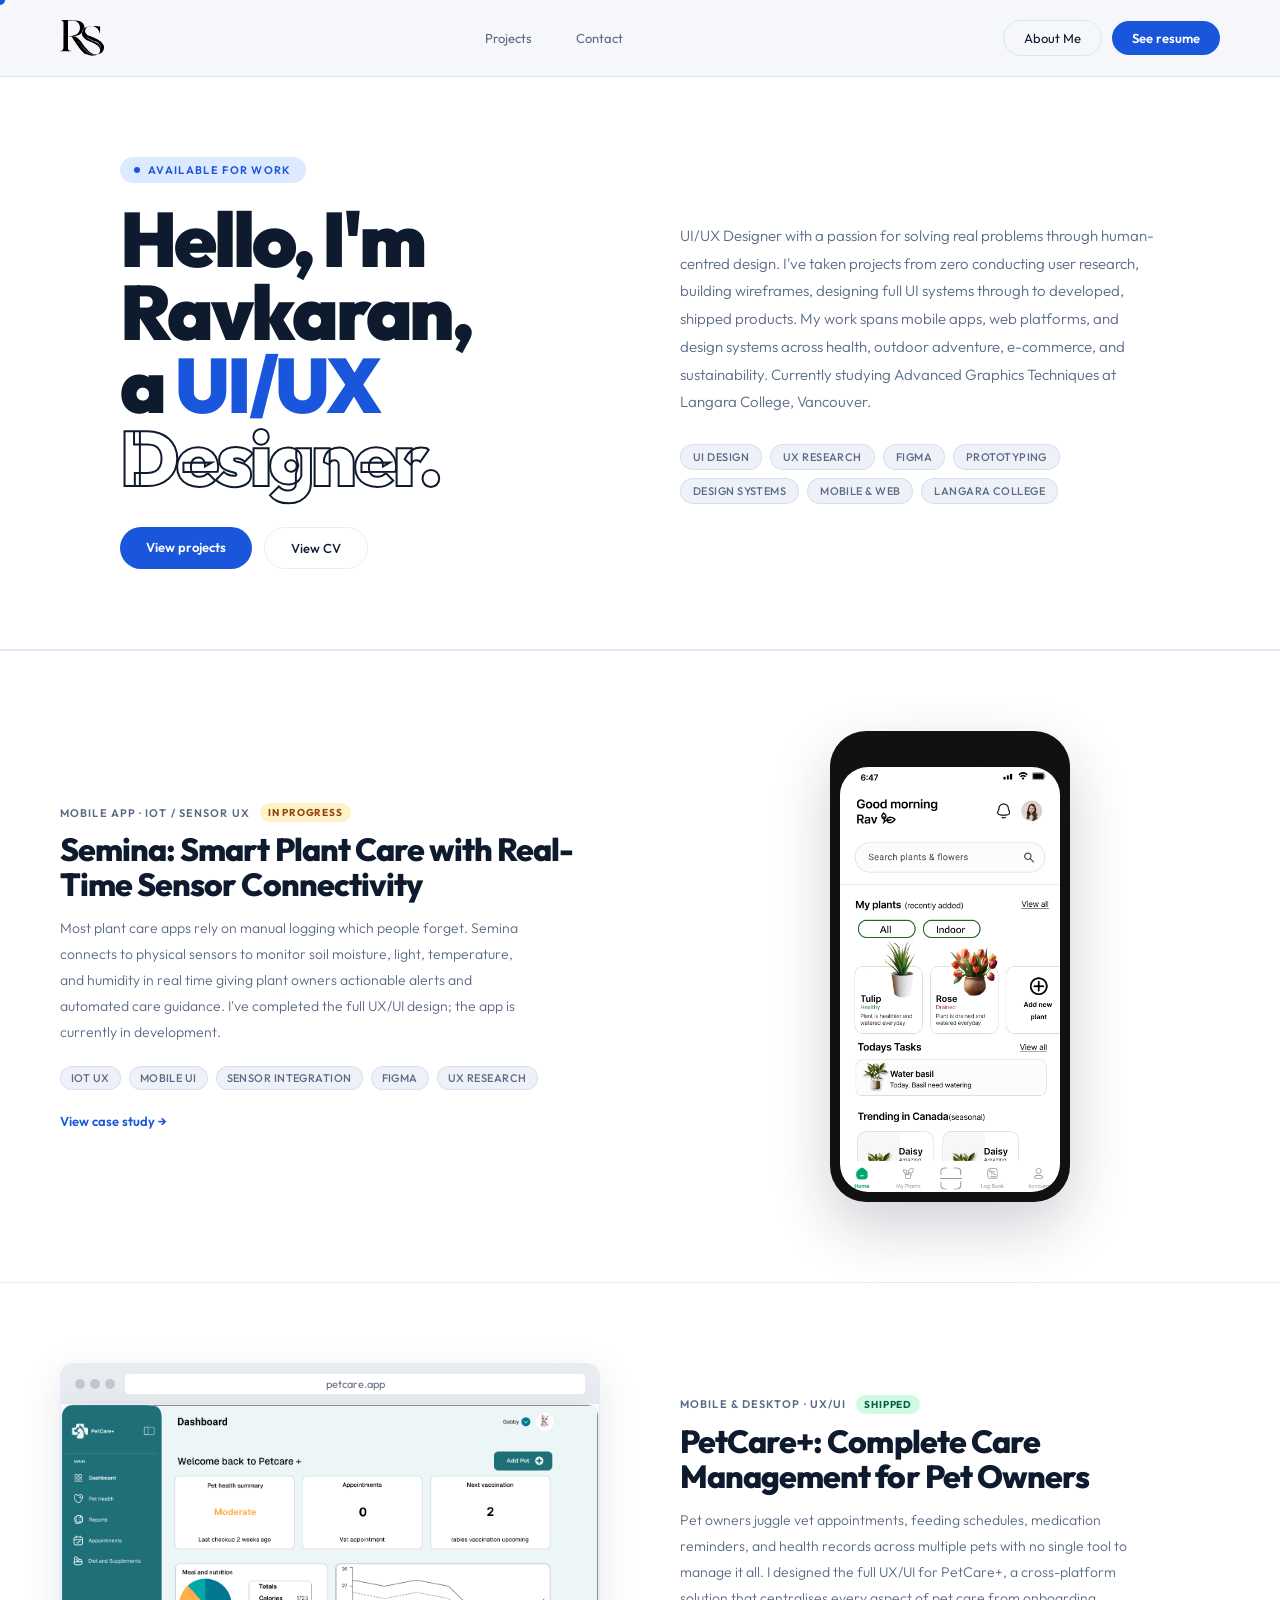
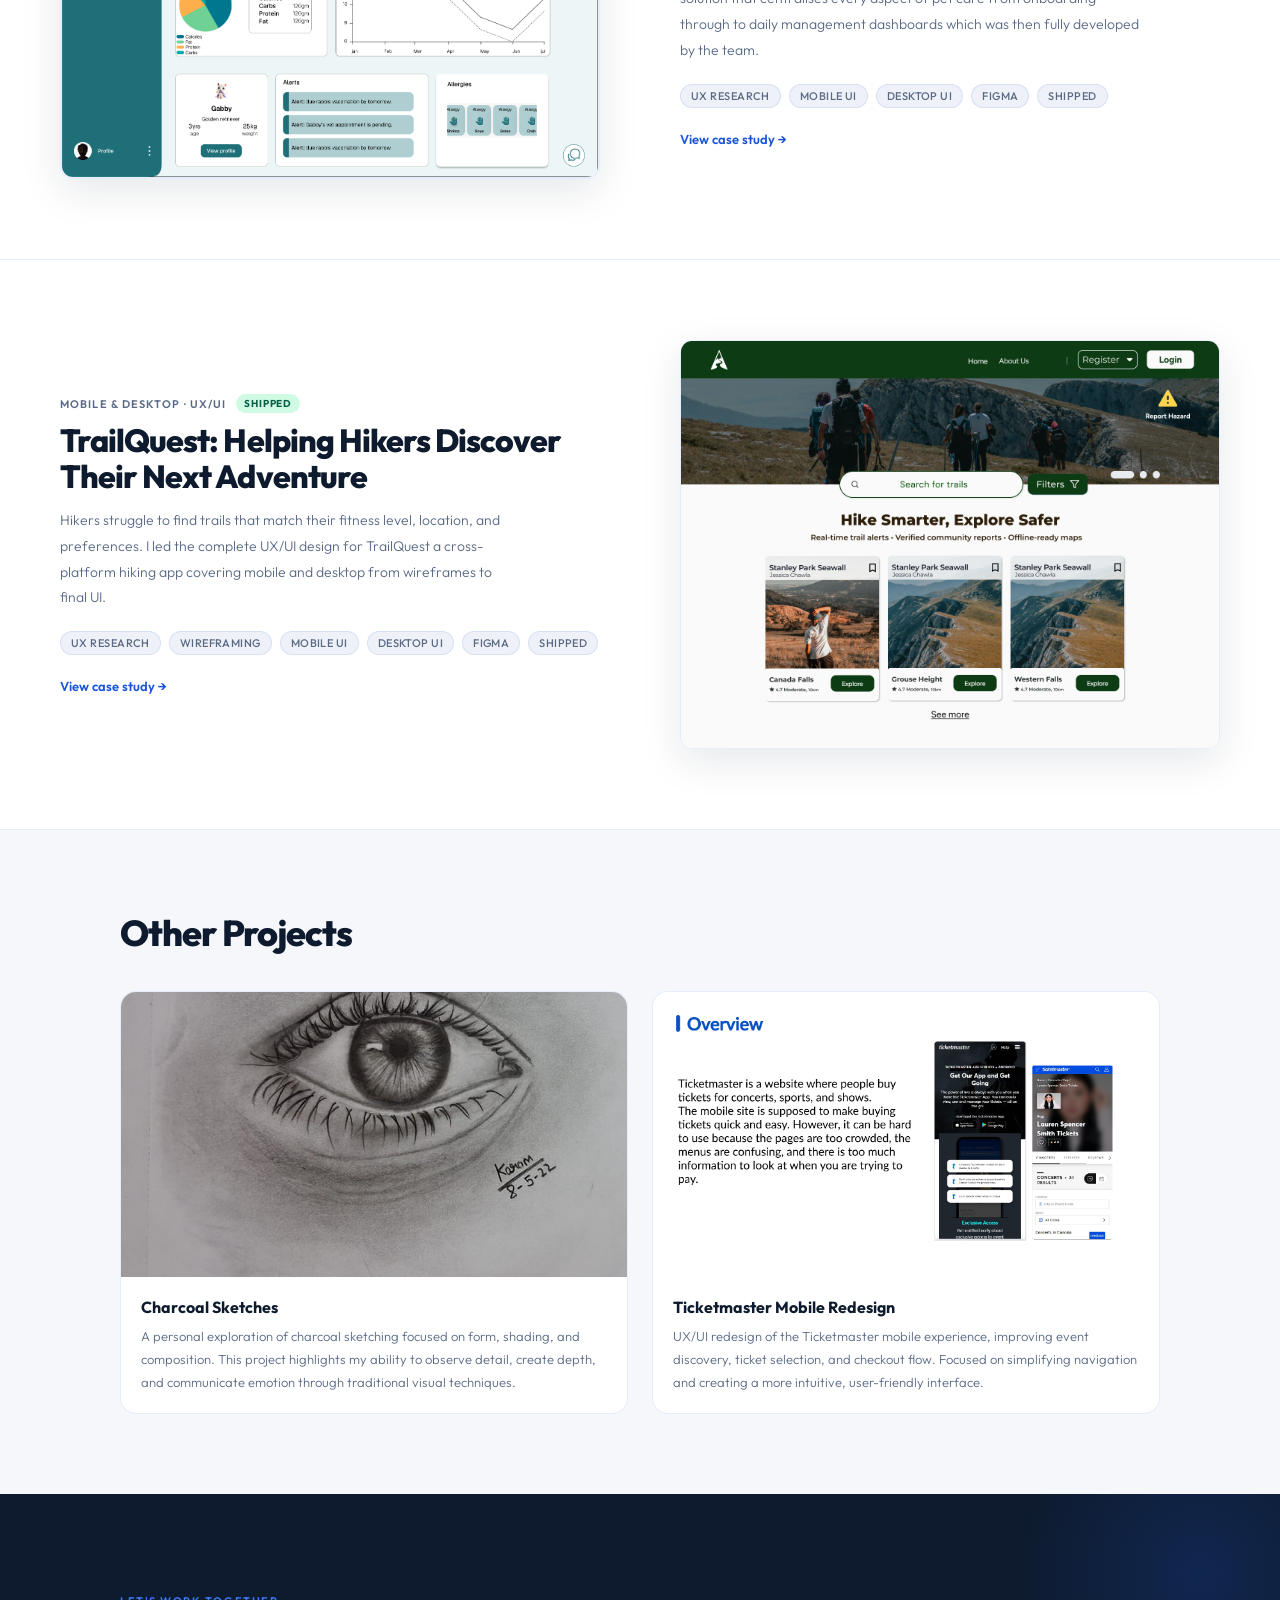
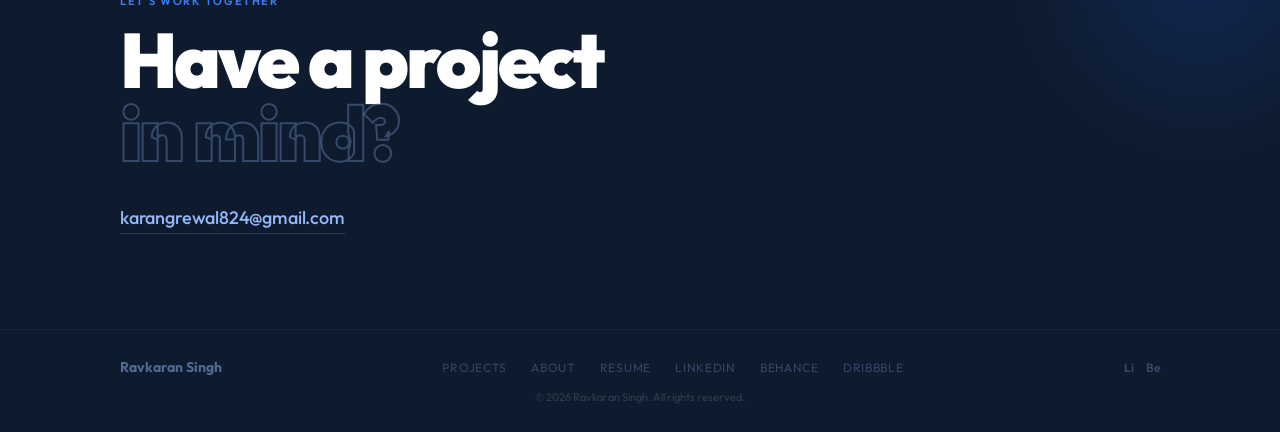
==== commit 1005535e: "Update index.html" ====
--- a/index.html
+++ b/index.html
@@ -70,7 +70,7 @@
   <div class="case-visual">
     <div class="phone-mockup">
       <div class="phone-notch"></div>
-      <img src="images/Home Page.png" alt="Semina home screen" />
+      <img src="images/Home page.png" alt="Semina home screen" />
     </div>
   </div>
 </a>
@@ -96,7 +96,7 @@
         <div class="browser-dots"><span></span><span></span><span></span></div>
         <div class="browser-url">petcare.app</div>
       </div>
-      <img src="images/dashboard.png" alt="PetCare+ dashboard" />
+      <img src="images/Dashboard.png" alt="PetCare+ dashboard" />
     </div>
   </div>
 </a>
@@ -118,7 +118,7 @@
     <span class="case-link">View case study →</span>
   </div>
   <div class="case-visual">
-    <img src="image/trailquest2.png" alt="TrailQuest UI Preview">
+    <img src="images/trailquest2.png" alt="TrailQuest UI Preview">
   </div>
 </a>
 
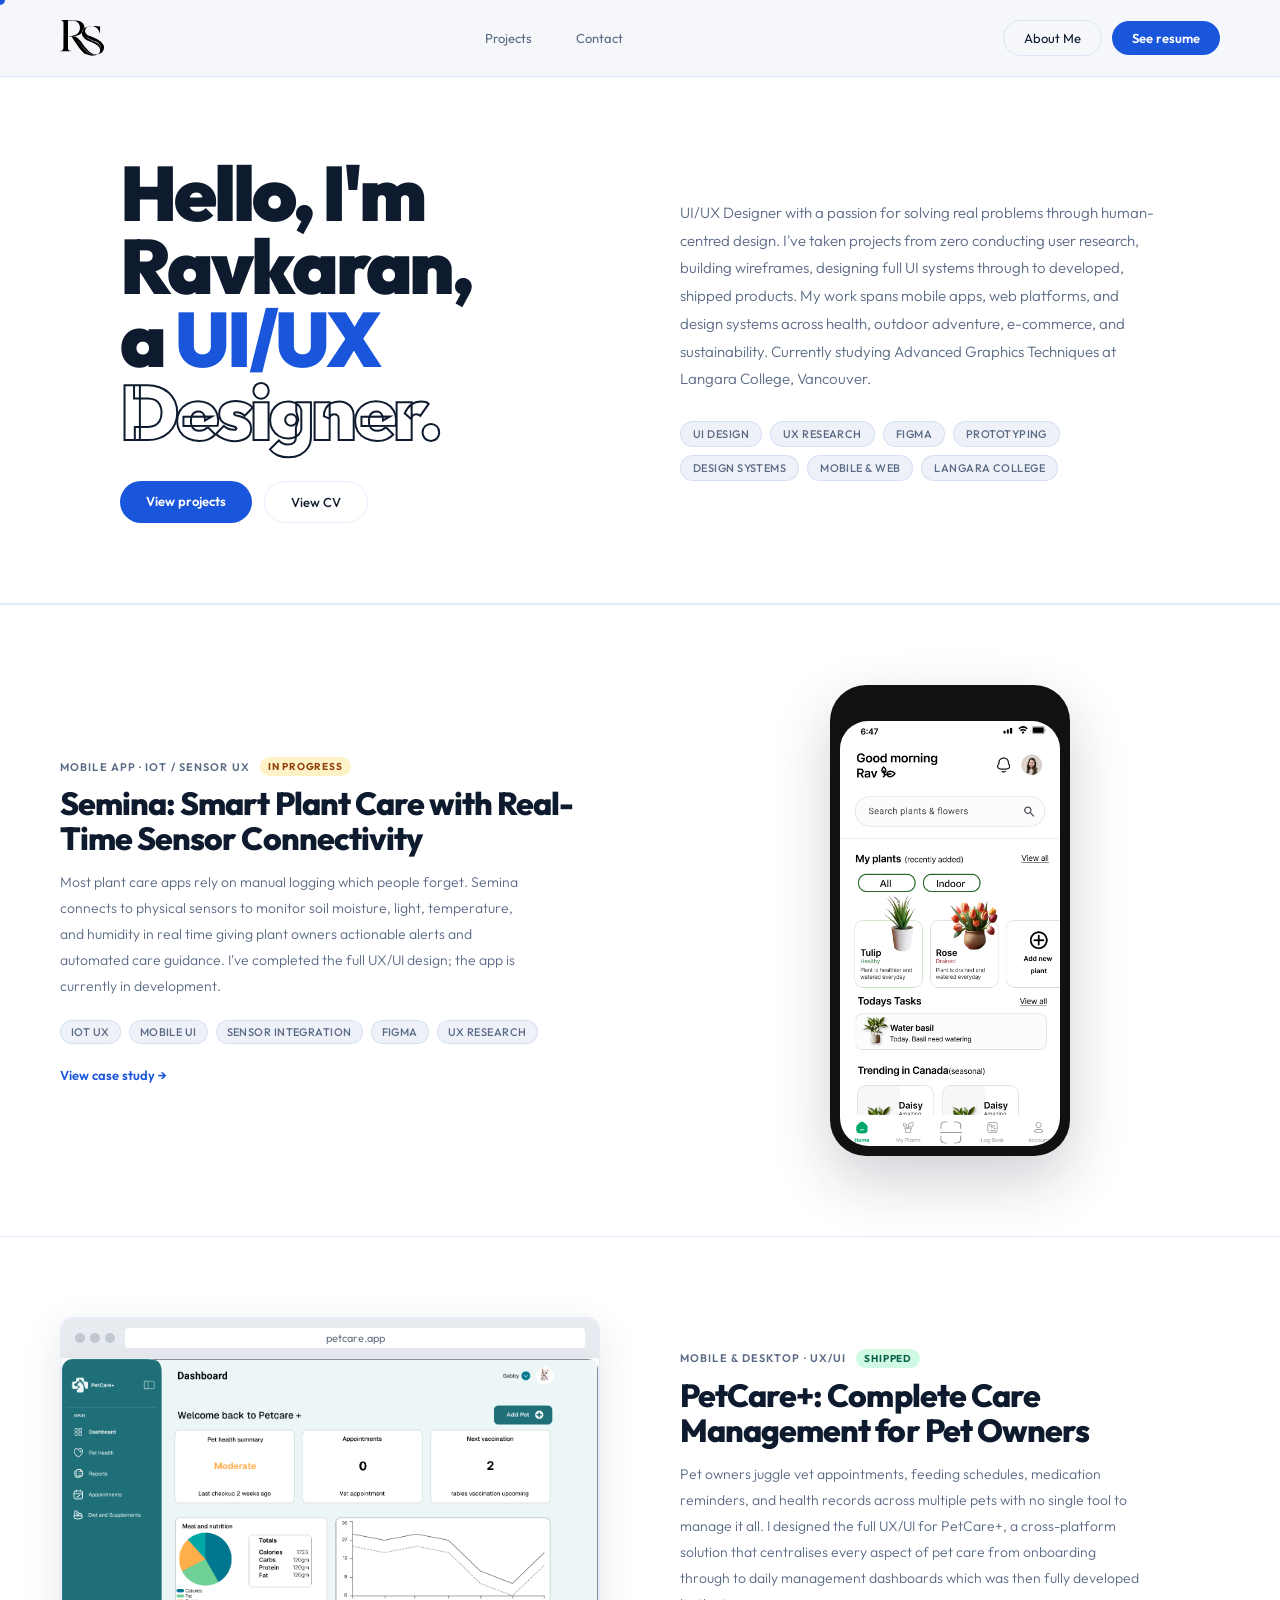
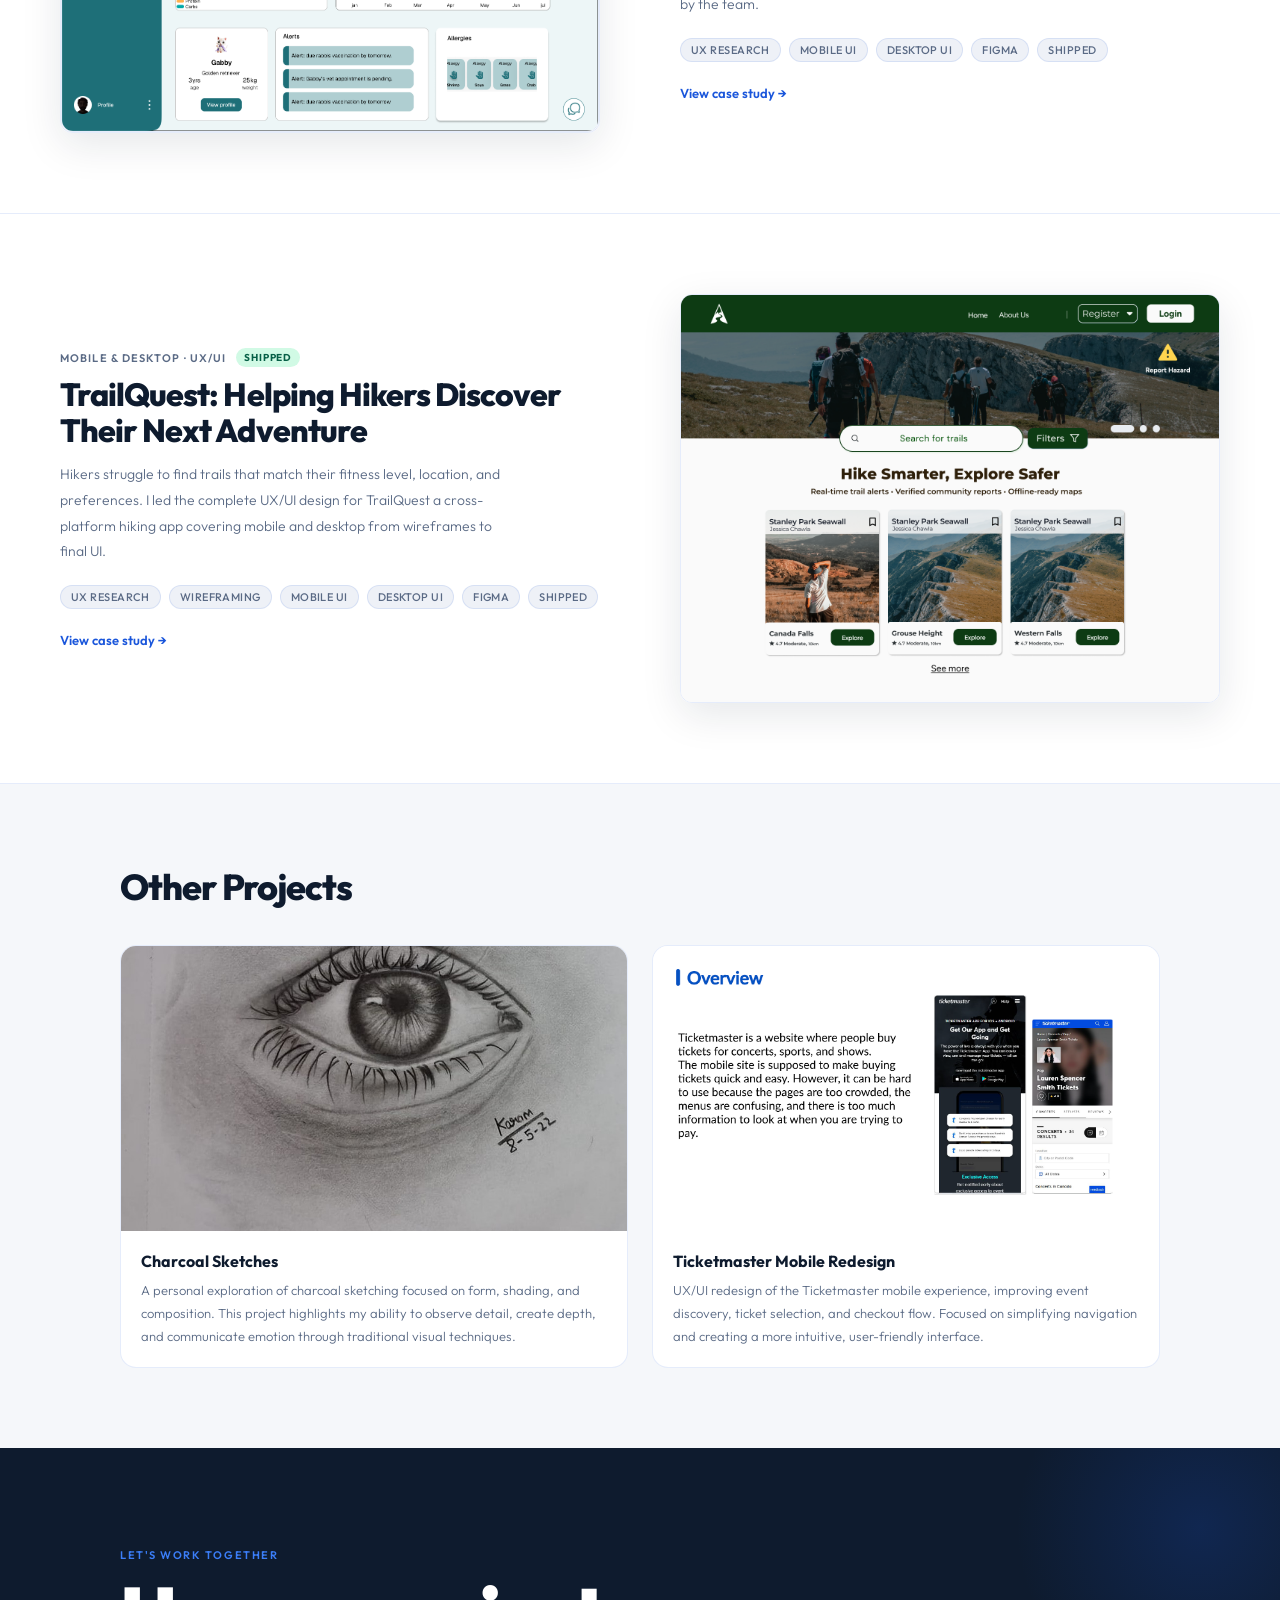
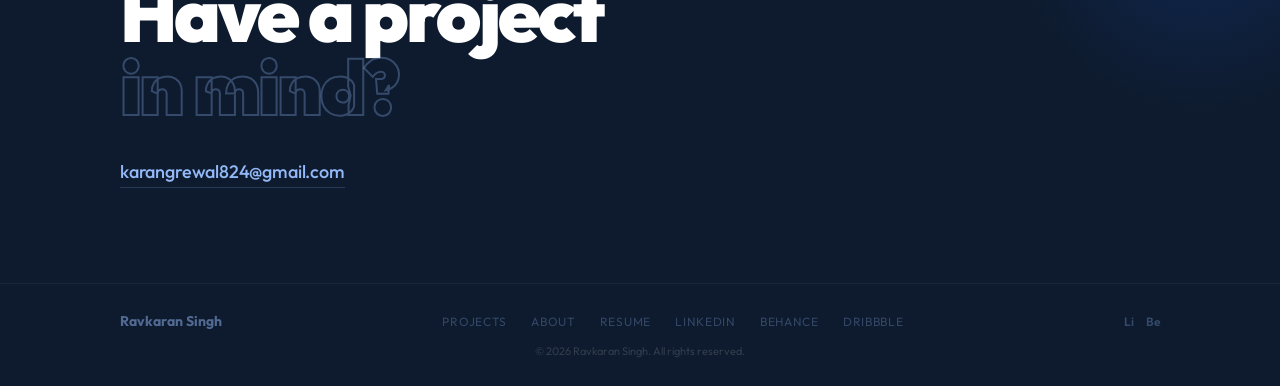
==== commit bd8108bf: "Update index.html" ====
--- a/index.html
+++ b/index.html
@@ -20,18 +20,18 @@
   </div>
   <div class="nav-right">
     <a href="about.html" class="nav-contact">About Me</a>
-    <a href="Ravkaran_Singh_Resume.pdf" class="nav-resume">See resume</a>
+    <a href="images/Ravkaran_Singh_Resume.pdf" class="nav-resume">See resume</a>
   </div>
 </nav>
 
 <section style="background:var(--p-white);border-bottom:1px solid var(--p-border);">
   <div class="hero fade-up">
     <div class="hero-left">
-      <div class="hero-tag">Available for work</div>
+      
       <h1>Hello, I'm<br>Ravkaran,<br>a <span class="ac">UI/UX</span><br><span class="outline">Designer.</span></h1>
       <div class="hero-ctas">
         <a href="#work" class="btn-primary">View projects</a>
-        <a href="Ravkaran_Singh_Resume.pdf" class="btn-secondary">View CV</a>
+        <a href="images/Ravkaran_Singh_Resume.pdf" class="btn-secondary">View CV</a>
       </div>
     </div>
     <div class="hero-right">
@@ -136,7 +136,7 @@
         <p class="other-card-desc">A personal exploration of charcoal sketching focused on form, shading, and composition. This project highlights my ability to observe detail, create depth, and communicate emotion through traditional visual techniques.</p>
       </div>
     </a>
-    <a href="other projects/ticketmaster.html" class="other-card">
+    <a href="ticketmaster.html" class="other-card">
       <div class="other-thumb">
         <img src="images/mainpage.png" alt="Ticketmaster Redesign" />
       </div>
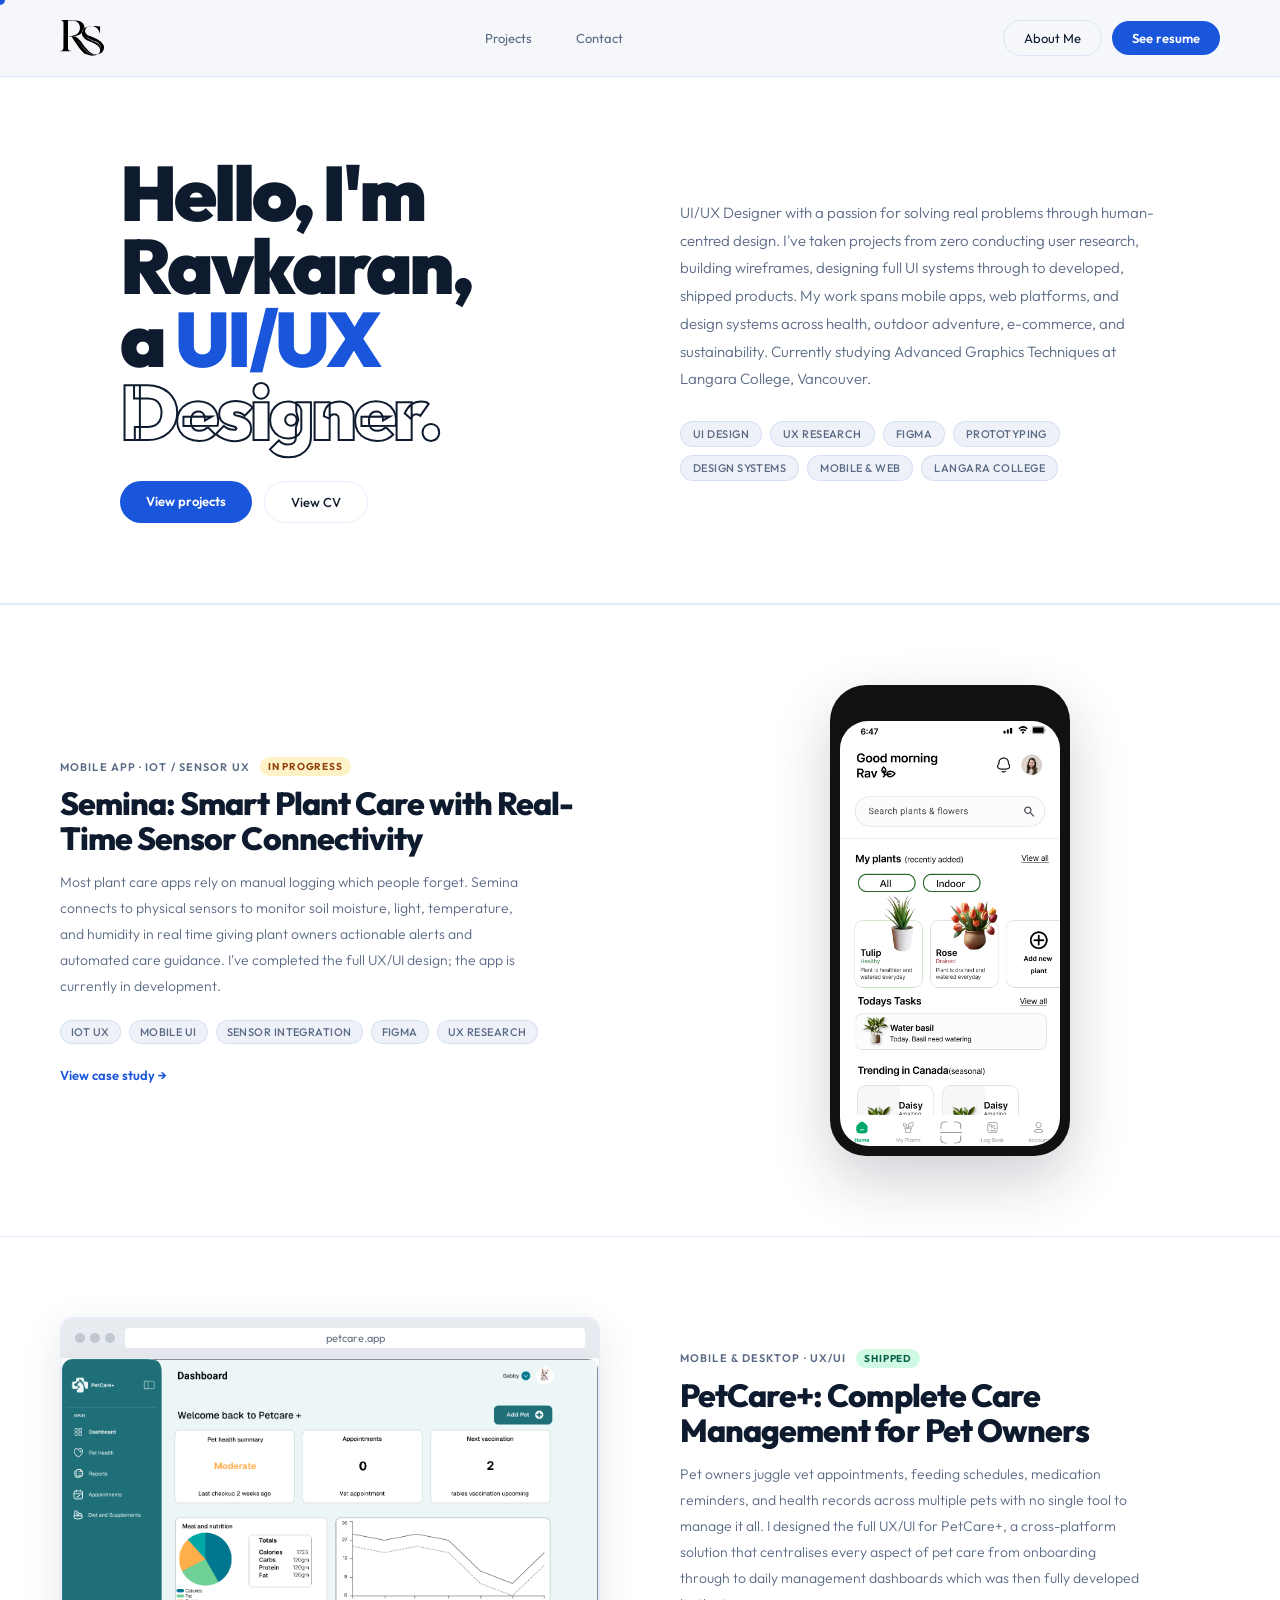
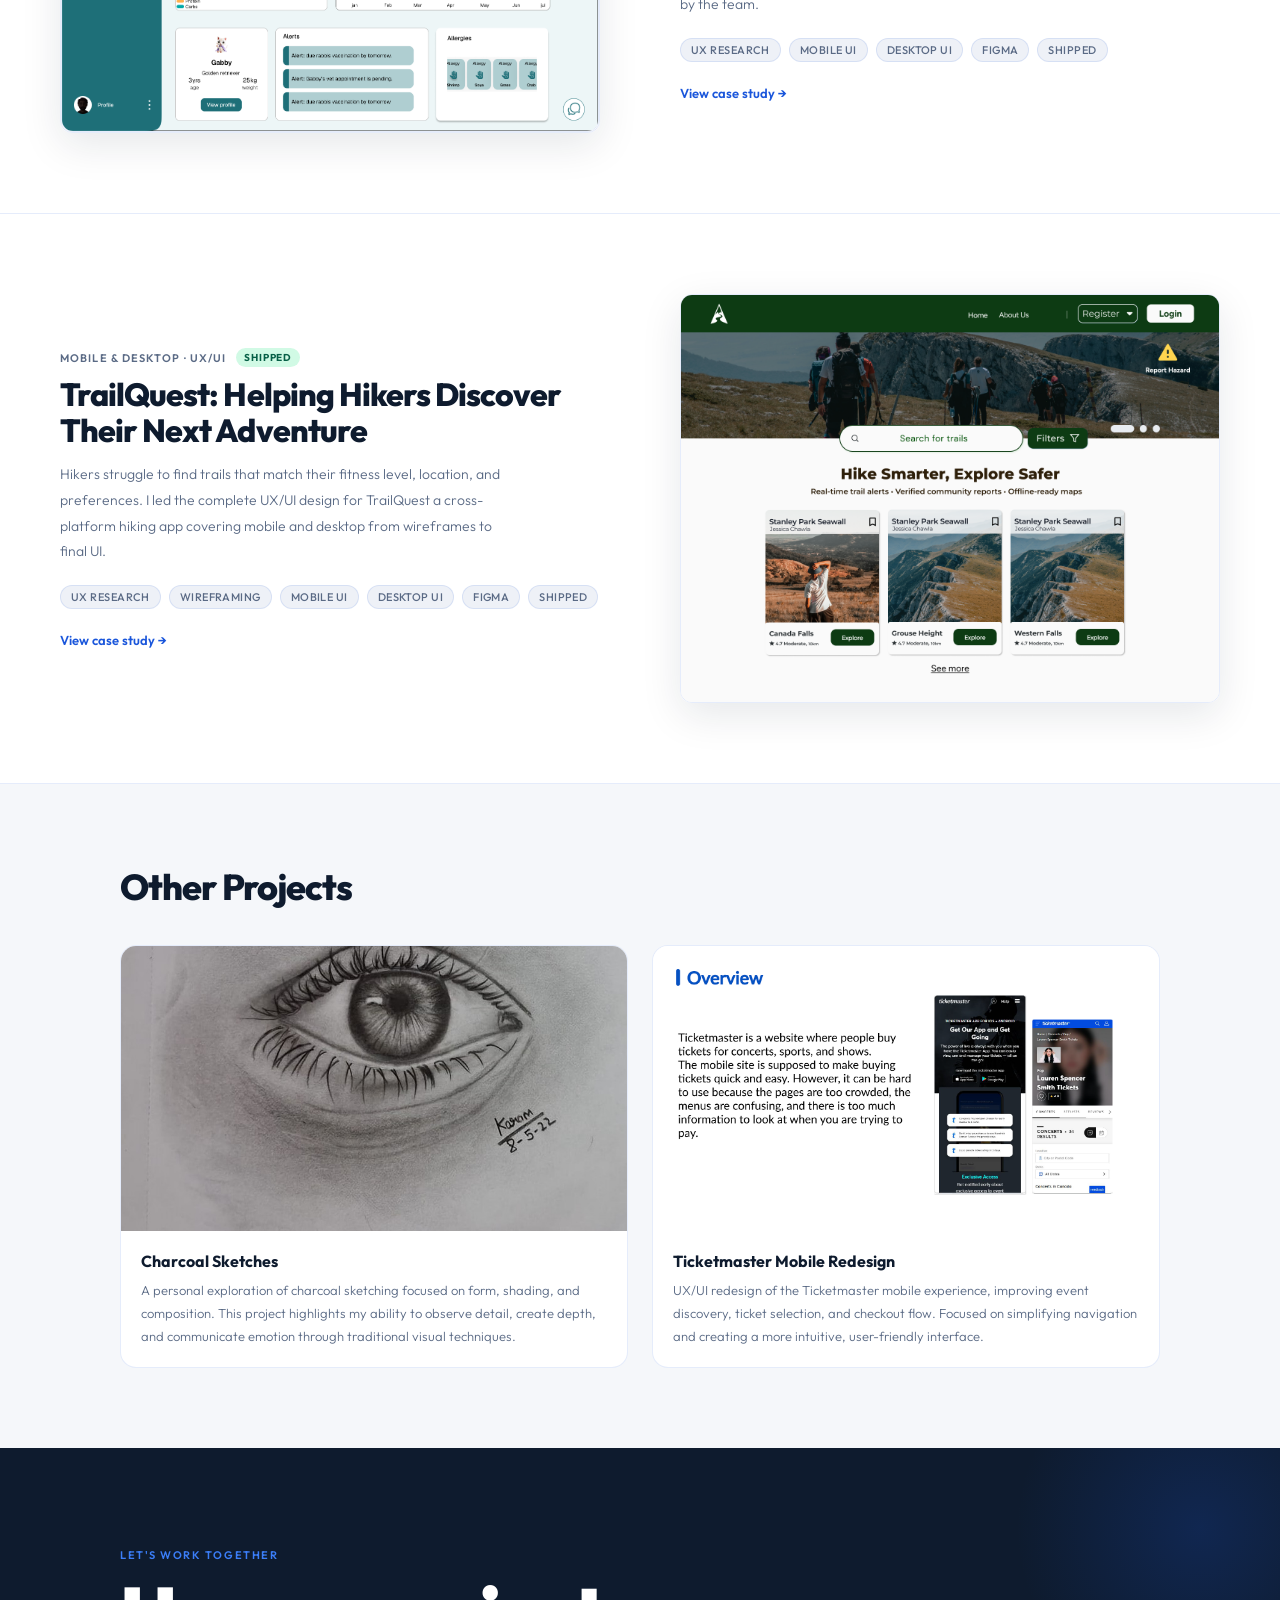
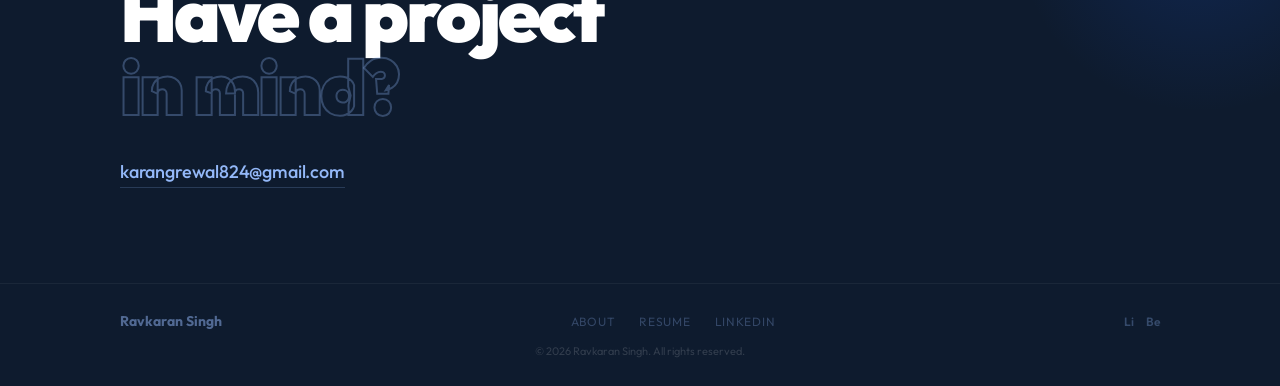
==== commit a52f1120: "Update index.html" ====
--- a/index.html
+++ b/index.html
@@ -161,12 +161,12 @@
   <div class="footer-inner">
     <span class="footer-name">Ravkaran Singh</span>
     <div class="footer-links">
-      <a href="#work">Projects</a>
+      
       <a href="about.html">About</a>
       <a href="images/Ravkaran_Singh_Resume.pdf">Resume</a>
       <a href="https://linkedin.com/in/ravkaran-singh" target="_blank">LinkedIn</a>
-      <a href="https://behance.net/ravkaran-singh" target="_blank">Behance</a>
-      <a href="https://dribbble.com/ravkaran-singh" target="_blank">Dribbble</a>
+     
+      
     </div>
     <div class="footer-socials">
       <a href="https://linkedin.com/in/ravkaran-singh" title="LinkedIn">Li</a>
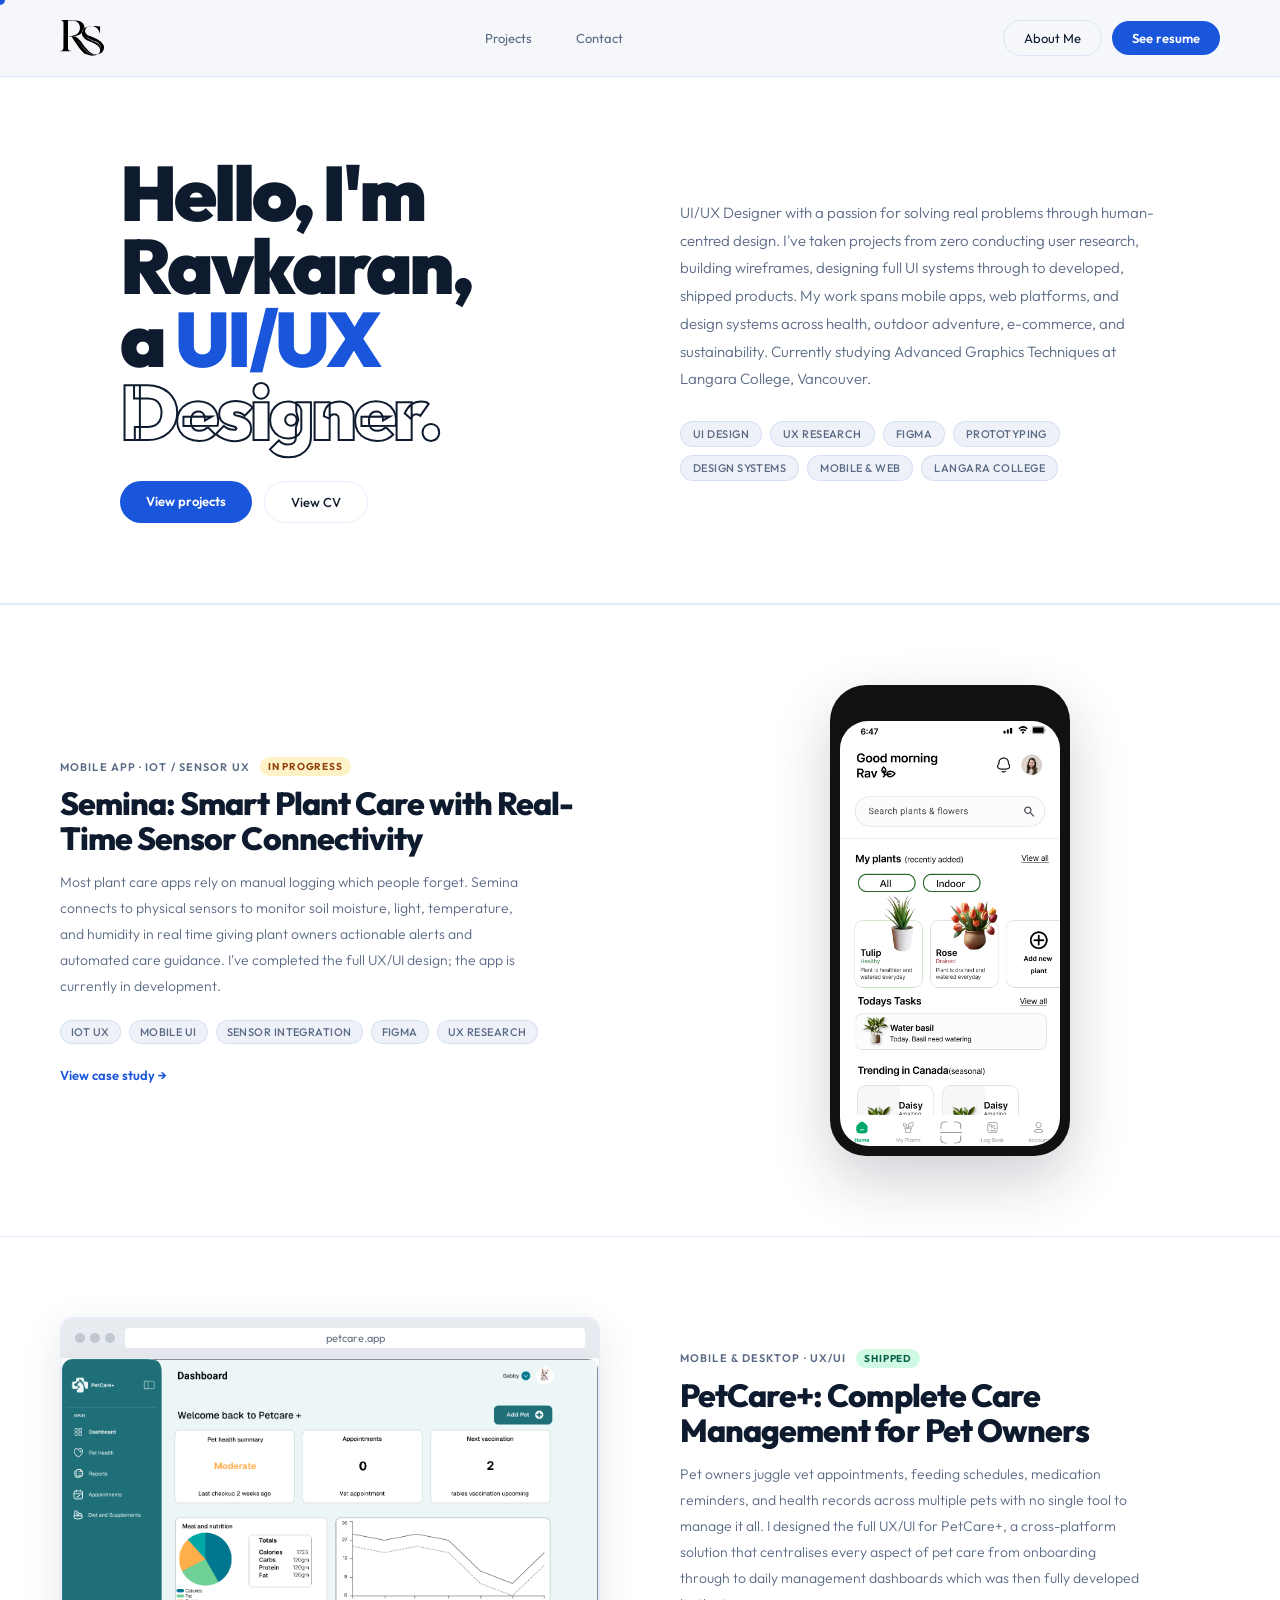
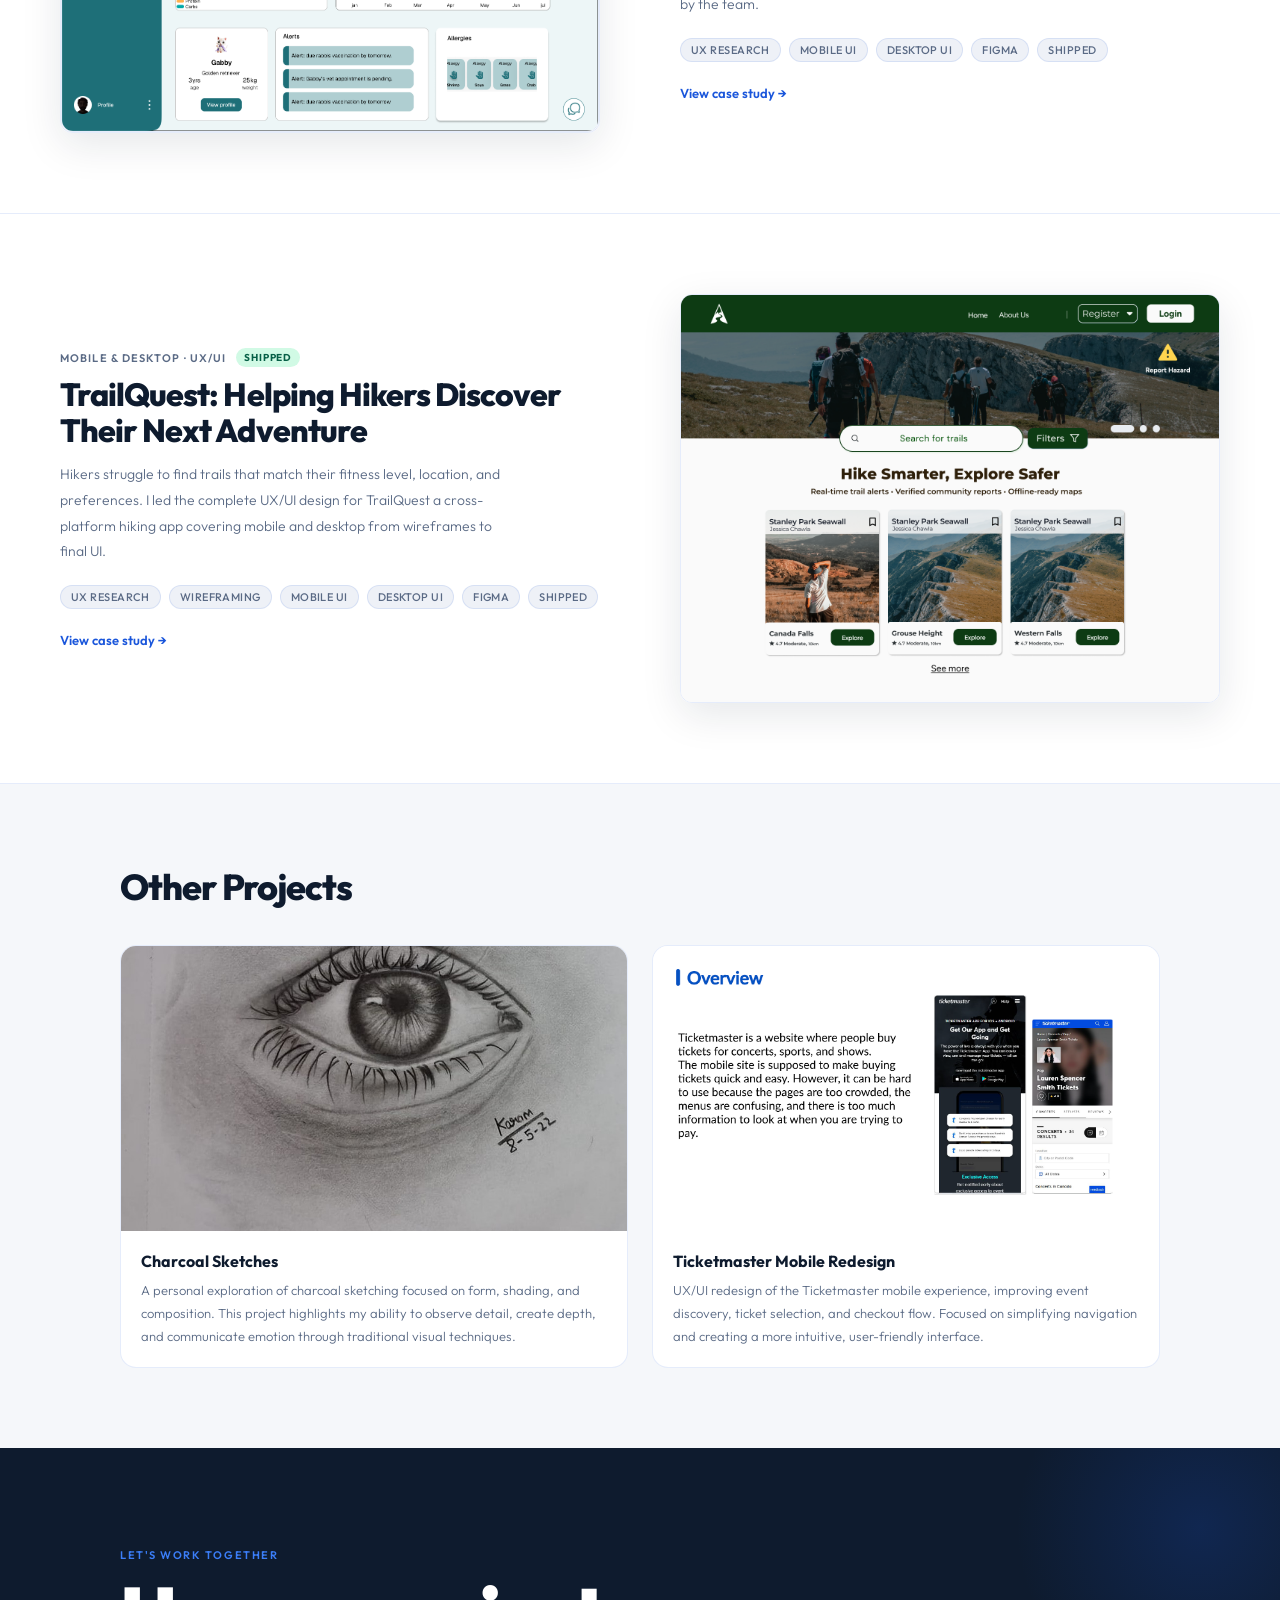
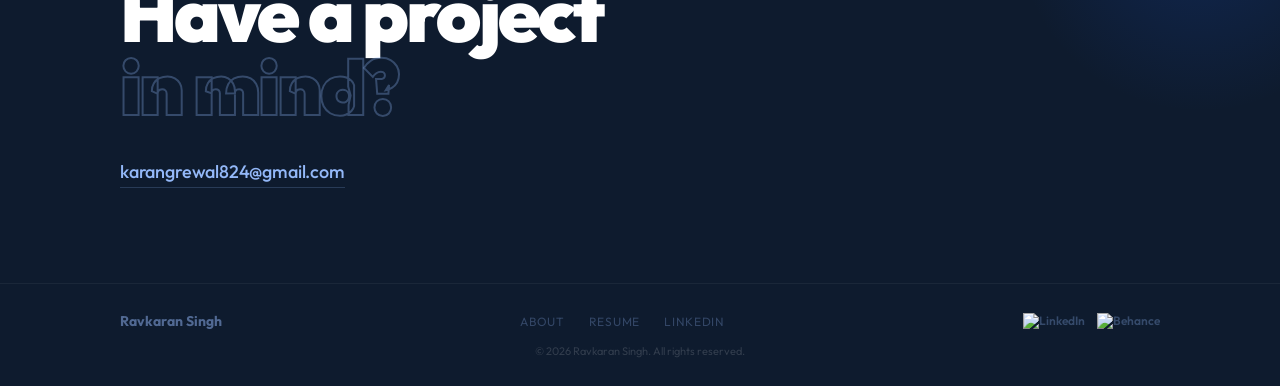
==== commit 4e1d6fa8: "Update index.html" ====
--- a/index.html
+++ b/index.html
@@ -169,9 +169,13 @@
       
     </div>
     <div class="footer-socials">
-      <a href="https://linkedin.com/in/ravkaran-singh" title="LinkedIn">Li</a>
-      <a href="https://behance.net/ravkaran-singh" title="Behance">Be</a>
-    </div>
+  <a href="https://linkedin.com/in/ravkaran-singh" title="LinkedIn" aria-label="LinkedIn">
+    <img src="images/linkedin.svg" alt="LinkedIn" width="24" height="24">
+  </a>
+  <a href="https://pin.it/3BlOJ2ydx" title="Pinterest" aria-label="Pinterest">
+    <img src="images/pinterest.svg" alt="Behance" width="24" height="24">
+  </a>
+</div>
   </div>
   <p class="footer-copy">© 2026 Ravkaran Singh. All rights reserved.</p>
 </footer>
